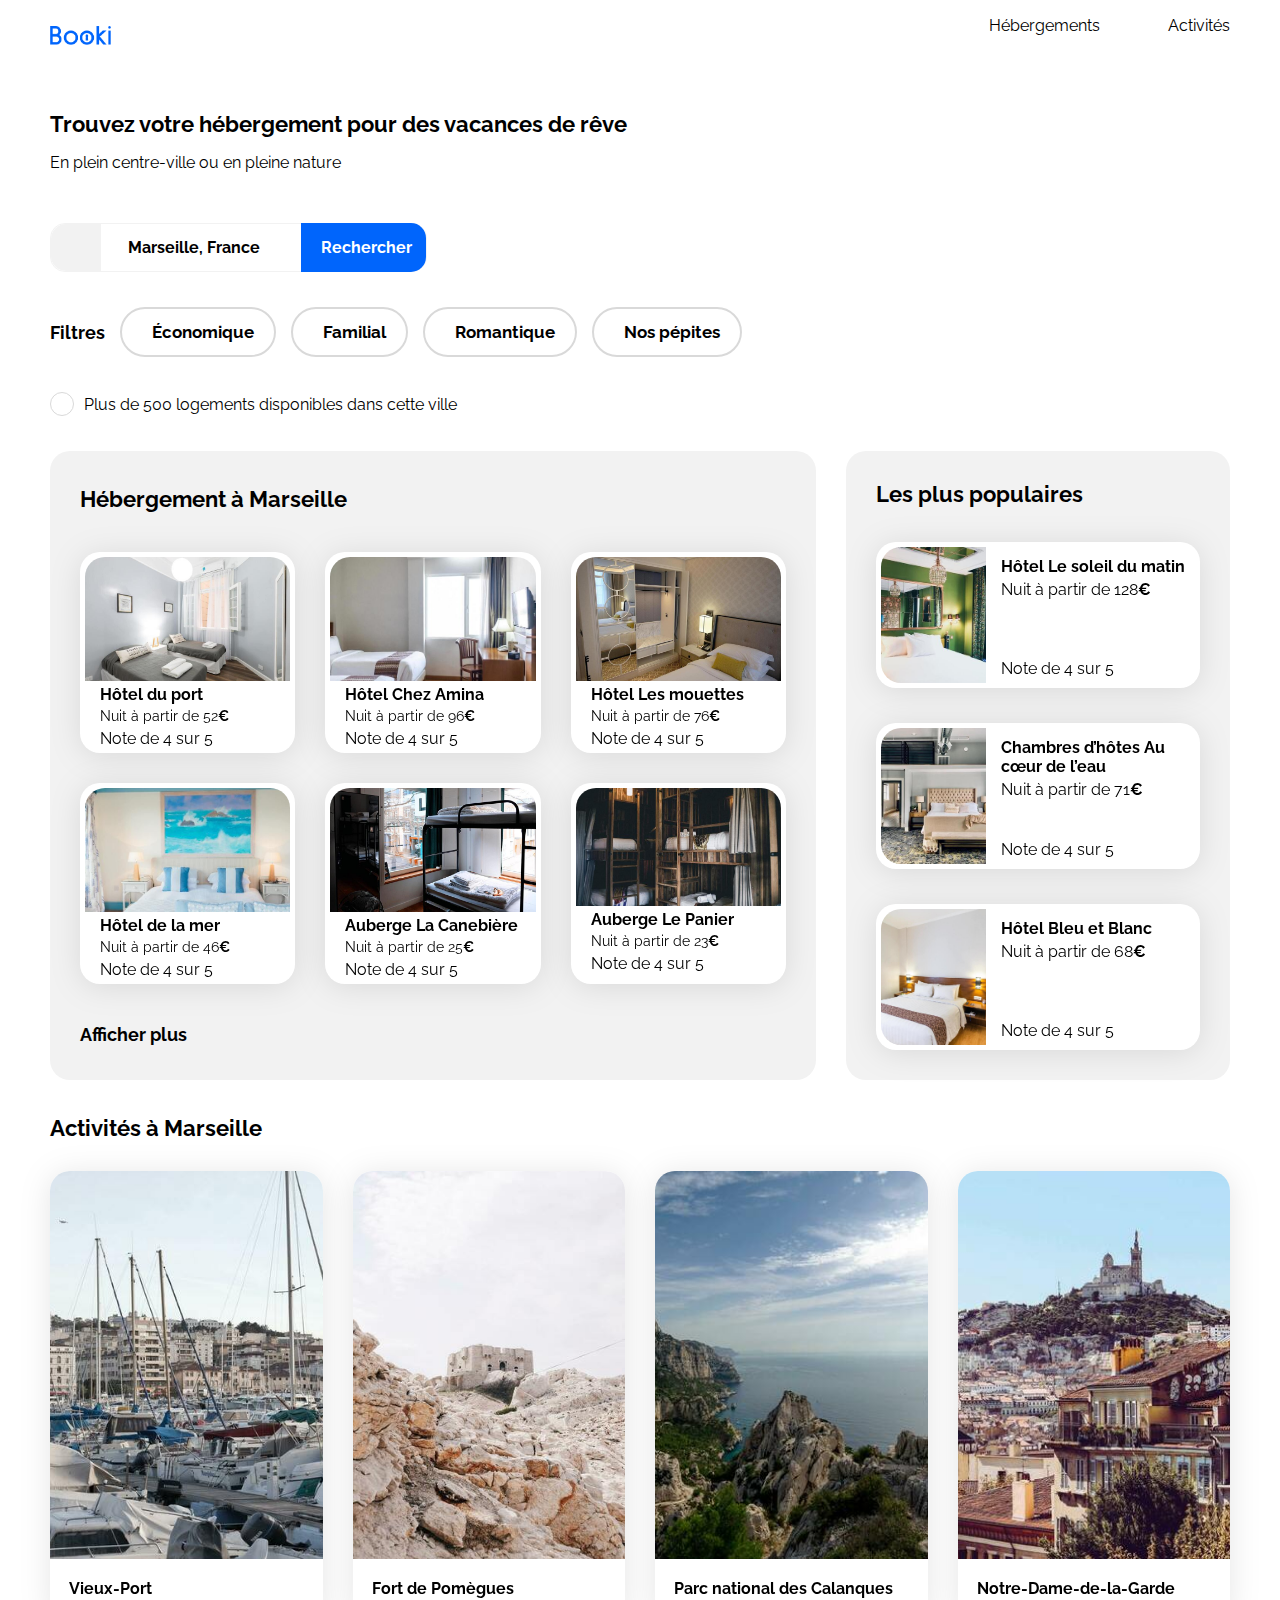
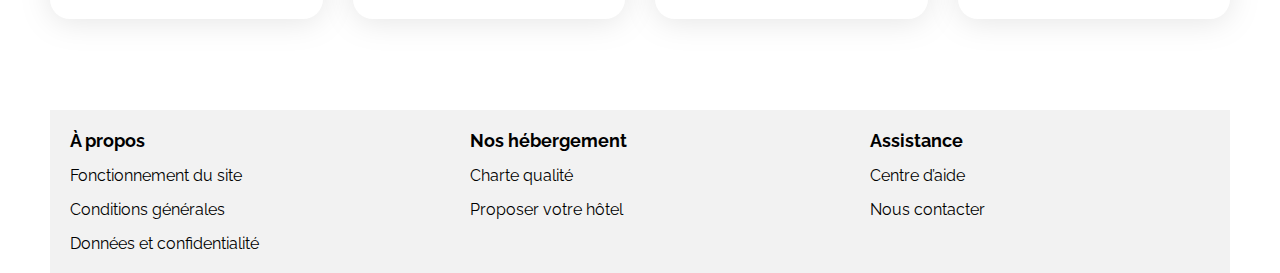
==== index.html @ 38fec52a "W3C validation" ====
<!DOCTYPE html>
<html lang="fr">

<head>
    <meta charset="UTF-8">
    <meta name="viewport" content="width=device-width, initial-scale=1.0">
    <title>Booki</title>
    <link rel="preconnect" href="https://fonts.googleapis.com">
    <link rel="preconnect" href="https://fonts.gstatic.com" crossorigin>
    <link href="https://fonts.googleapis.com/css2?family=Raleway:wght@400;500;700&display=swap" rel="stylesheet">
    <link rel="stylesheet" href="https://cdnjs.cloudflare.com/ajax/libs/font-awesome/6.2.1/css/all.min.css"
        integrity="sha512-MV7K8+y+gLIBoVD59lQIYicR65iaqukzvf/nwasF0nqhPay5w/9lJmVM2hMDcnK1OnMGCdVK+iQrJ7lzPJQd1w=="
        crossorigin="anonymous" referrerpolicy="no-referrer">
    <link rel="stylesheet" href="./css/utilities.css">
    <link rel="stylesheet" href="./css/style.css">

</head>

<body class="flex justify-center p-0 m-0">
    <div class="main-container container">
        <header class="mb-30">
            <nav id="navbar" class="flex flex-wrap justify-between gap-20 items-center">
                <img src="images/logo/Booki.png" alt="Logo de Booki" class="logo mt-20">
                <ul class="nav-links flex justify-between h-full">
                    <li class="h-full no-style"><a href="#lodgements">Hébergements</a></li>
                    <li class="h-full no-style"><a href="#activities">Activités</a></li>
                </ul>
            </nav>
        </header>

        <main class="flex flex-col gap-35">
            <div id="title-text">
                <h1 class="title text-22 mt-30">Trouvez votre hébergement pour des vacances de rêve</h1>
                <p>En plein centre-ville ou en pleine nature</p>
            </div>
            <div id="search-bar" class="p-0">
                <form action="#" method="get" class="search-form flex items-center justify-between w-full h-full">
                    <i
                        class="fa-solid fa-location-dot flex justify-center items-center h-full rounded-l-15 bg-main-color text-black w-50px"></i>
                    <input type="search" name="search" id="search-input" placeholder="Marseille, France"
                        class="text-center w-half h-full text-16 font-bold no-border">
                    <button type="submit" id="search-btn"
                        class="search-btn w-third main-color text-white font-bold text-16 py-15 px-20 no-border rounded-r-15 box-sizing">
                        <span>Rechercher</span>
                        <i class="fa-solid fa-magnifying-glass text-white justify-center items-center"></i>
                    </button>
                </form>
            </div>
            <div id="flex-filters" class="flex items-center justify-start gap-15">
                <h2 id="filter-title" class="text-18 font-bold">Filtres</h2>
                <div id="filters" class="flex items-center justify-start gap-15 my-25">
                    <div id="filter-economy"
                        class="filter-container flex justify-center items-center h-full gap-10 px-20 border rounded-25 bg-filter-color">
                        <i class="fa-solid fa-money-bill-wave"></i>
                        <a href="#" class="filter-link text-black text-17 font-bold">Économique</a>
                    </div>
                    <div id="filter-family"
                        class="filter-container flex justify-center items-center h-full gap-10 px-20 border rounded-25 bg-filter-color">
                        <i class="fa-solid fa-person"></i>
                        <a href="#" class="filter-link text-black text-17 font-bold">Familial</a>
                    </div>
                    <div id="filter-romantic"
                        class="filter-container flex justify-center items-center h-full gap-10 px-20 border rounded-25 bg-filter-color">
                        <i class="fa-solid fa-heart"></i>
                        <a href="#" class="filter-link text-black text-17 font-bold">Romantique</a>
                    </div>
                    <div id="filter-trendy"
                        class="filter-container flex justify-center items-center h-full gap-10 px-20 border rounded-25 bg-filter-color">
                        <i class="fa-solid fa-fire"></i>
                        <a href="#" class="filter-link text-black text-17 font-bold">Nos pépites</a>
                    </div>
                </div>
            </div>
            <div id="nb-results" class="flex justify-start items-center gap-10">
                <i id="info_logo" class="fa-solid fa-info flex justify-center items-center border rounded-full"></i>
                <p class="m-0">Plus de 500 logements disponibles dans cette ville</p>
            </div>

            <div class="lodgements-and-popular flex justify-between gap-30">
                <section id="lodgements"
                    class="lodgements flex flex-col justify-around w-two-thirds p-30 gap-30 box-sizing rounded-20 bg-main-color">

                    <div class="lodgements-title flex justify-between items-center">
                        <h2 class="section-title m-0 text-22">Hébergement à Marseille</h2>
                    </div>
                    <div class="lodgements-cards flex flex-wrap justify-between gap-30">
                        <a href="#">
                            <article class="card flex-col box-sizing w-full h-full">
                                <img src="./images/hebergements/fred-kleber.jpg"
                                    alt="Image de la chambre d'hôtel montrant un lit"
                                    class="self-center img-cover w-full rounded-t-20">
                                <div class="card-content pl-15 flex flex-col">
                                    <div class="card-txt">
                                        <h3 class="card-title text-16">Hôtel du port</h3>
                                        <p class="card-subtitle text-14 m-0 mb-5">Nuit à partir de 52<span
                                                class="euro font-bold">€</span></p>
                                    </div>
                                    <div class="card-rating">
                                        <i class="fa-xs fa-solid fa-star" aria-hidden="true"></i>
                                        <i class="fa-xs fa-solid fa-star" aria-hidden="true"></i>
                                        <i class="fa-xs fa-solid fa-star" aria-hidden="true"></i>
                                        <i class="fa-xs fa-solid fa-star" aria-hidden="true"></i>
                                        <i class="fa-xs fa-solid fa-star neutral-star" aria-hidden="true"></i>
                                        <span class="sr-only">Note de 4 sur 5</span>
                                    </div>
                                </div>
                            </article>
                        </a>
                        <a href="#">
                            <article class="card flex-col box-sizing w-full h-full">
                                <img src="./images/hebergements/febrian-zakaria.jpg"
                                    alt="Image de la chambre d'hôtel montrant un lit"
                                    class="self-center img-cover w-full rounded-t-20">
                                <div class="card-content pl-15 flex flex-col">
                                    <div class="card-txt">
                                        <h3 class="card-title text-16">Hôtel Chez Amina</h3>
                                        <p class="card-subtitle text-14 m-0 mb-5">Nuit à partir de 96<span
                                                class="euro font-bold">€</span></p>
                                    </div>
                                    <div class="card-rating">
                                        <i class="fa-xs fa-solid fa-star" aria-hidden="true"></i>
                                        <i class="fa-xs fa-solid fa-star" aria-hidden="true"></i>
                                        <i class="fa-xs fa-solid fa-star" aria-hidden="true"></i>
                                        <i class="fa-xs fa-solid fa-star" aria-hidden="true"></i>
                                        <i class="fa-xs fa-solid fa-star neutral-star" aria-hidden="true"></i>
                                        <span class="sr-only">Note de 4 sur 5</span>
                                    </div>
                                </div>
                            </article>
                        </a>
                        <a href="#">
                            <article class="card flex-col box-sizing w-full h-full">
                                <img src="./images/hebergements/reisetopia.jpg"
                                    alt="Image de la chambre d'hôtel montrant un lit"
                                    class="self-center img-cover w-full rounded-t-20">
                                <div class="card-content pl-15 flex flex-col">
                                    <div class="card-txt">
                                        <h3 class="card-title text-16">Hôtel Les mouettes</h3>
                                        <p class="card-subtitle text-14 m-0 mb-5">Nuit à partir de 76<span
                                                class="euro font-bold">€</span></p>
                                    </div>
                                    <div class="card-rating">
                                        <i class="fa-xs fa-solid fa-star" aria-hidden="true"></i>
                                        <i class="fa-xs fa-solid fa-star" aria-hidden="true"></i>
                                        <i class="fa-xs fa-solid fa-star" aria-hidden="true"></i>
                                        <i class="fa-xs fa-solid fa-star" aria-hidden="true"></i>
                                        <i class="fa-xs fa-solid fa-star neutral-star" aria-hidden="true"></i>
                                        <span class="sr-only">Note de 4 sur 5</span>
                                    </div>
                                </div>
                            </article>
                        </a>
                        <a href="#">
                            <article class="card flex-col box-sizing w-full h-full">
                                <img src="./images/hebergements/annie-spratt.jpg"
                                    alt="Image de la chambre d'hôtel montrant un lit"
                                    class="self-center img-cover w-full rounded-t-20">
                                <div class="card-content pl-15 flex flex-col">
                                    <div class="card-txt">
                                        <h3 class="card-title text-16">Hôtel de la mer</h3>
                                        <p class="card-subtitle text-14 m-0 mb-5">Nuit à partir de 46<span
                                                class="euro font-bold">€</span></p>
                                    </div>
                                    <div class="card-rating">
                                        <i class="fa-xs fa-solid fa-star" aria-hidden="true"></i>
                                        <i class="fa-xs fa-solid fa-star" aria-hidden="true"></i>
                                        <i class="fa-xs fa-solid fa-star" aria-hidden="true"></i>
                                        <i class="fa-xs fa-solid fa-star" aria-hidden="true"></i>
                                        <i class="fa-xs fa-solid fa-star neutral-star" aria-hidden="true"></i>
                                        <span class="sr-only">Note de 4 sur 5</span>
                                    </div>
                                </div>
                            </article>
                        </a>

                        <a href="#">
                            <article class="card flex-col box-sizing w-full h-full">
                                <img src="./images/hebergements/marcus-loke.jpg"
                                    alt="Image de la chambre d'hôtel montrant un lit"
                                    class="self-center img-cover w-full rounded-t-20">
                                <div class="card-content pl-15 flex flex-col">
                                    <div class="card-txt">
                                        <h3 class="card-title text-16">Auberge La Canebière</h3>
                                        <p class="card-subtitle text-14 m-0 mb-5">Nuit à partir de 25<span
                                                class="euro font-bold">€</span></p>
                                    </div>
                                    <div class="card-rating">
                                        <i class="fa-xs fa-solid fa-star" aria-hidden="true"></i>
                                        <i class="fa-xs fa-solid fa-star" aria-hidden="true"></i>
                                        <i class="fa-xs fa-solid fa-star" aria-hidden="true"></i>
                                        <i class="fa-xs fa-solid fa-star" aria-hidden="true"></i>
                                        <i class="fa-xs fa-solid fa-star neutral-star" aria-hidden="true"></i>
                                        <span class="sr-only">Note de 4 sur 5</span>
                                    </div>
                                </div>
                            </article>
                        </a>

                        <a href="#">
                            <article class="card flex-col box-sizing w-full h-full">
                                <img src="./images/hebergements/nicate-lee.jpg"
                                    alt="Image de la chambre d'hôtel montrant un lit"
                                    class="self-center img-cover w-full rounded-t-20">
                                <div class="card-content pl-15 flex flex-col">
                                    <div class="card-txt">
                                        <h3 class="card-title text-16">Auberge Le Panier</h3>
                                        <p class="card-subtitle text-14 m-0 mb-5">Nuit à partir de 23<span
                                                class="euro font-bold">€</span></p>
                                    </div>
                                    <div class="card-rating">
                                        <i class="fa-xs fa-solid fa-star" aria-hidden="true"></i>
                                        <i class="fa-xs fa-solid fa-star" aria-hidden="true"></i>
                                        <i class="fa-xs fa-solid fa-star" aria-hidden="true"></i>
                                        <i class="fa-xs fa-solid fa-star" aria-hidden="true"></i>
                                        <i class="fa-xs fa-solid fa-star neutral-star" aria-hidden="true"></i>
                                        <span class="sr-only">Note de 4 sur 5</span>
                                    </div>
                                </div>
                            </article>
                        </a>
                    </div>

                    <a href="#" id="display-more" class="font-bold text-18">Afficher plus</a>
                </section>

                <section id="popular" class="popular w-third p-30 rounded-20 bg-main-color">
                    <div class="popular-title flex justify-between items-center">
                        <h2 class="section-title m-0 text-22">Les plus populaires</h2>
                        <i class="fa-solid fa-chart-line" aria-hidden="true"></i>
                    </div>
                    <div class="popular-cards">
                        <a href="#">
                            <article class="card flex mt-35">
                                <img src="./images/hebergements/emile-guillemot.jpg"
                                    alt="Image de la chambre d'hôtel montrant un lit"
                                    class="w-third rounded-l-20 img-cover">
                                <div class="card-content flex flex-col justify-between w-two-thirds box-sizing">
                                    <div class="card-txt">
                                        <h3 class="card-title text-16">Hôtel Le soleil du matin</h3>
                                        <p class="card-subtitle m-0">Nuit à partir de 128<span
                                                class="euro font-bold">€</span></p>
                                    </div>
                                    <div class="card-rating">
                                        <i class="fa-xs fa-solid fa-star" aria-hidden="true"></i>
                                        <i class="fa-xs fa-solid fa-star" aria-hidden="true"></i>
                                        <i class="fa-xs fa-solid fa-star" aria-hidden="true"></i>
                                        <i class="fa-xs fa-solid fa-star" aria-hidden="true"></i>
                                        <i class="fa-xs fa-solid fa-star neutral-star" aria-hidden="true"></i>
                                        <span class="sr-only">Note de 4 sur 5</span>
                                    </div>
                                </div>
                            </article>
                        </a>
                        <a href="#">
                            <article class="card flex mt-35">
                                <img src="./images/hebergements/aw-creative.jpg"
                                    alt="Image de la chambre d'hôtel montrant un lit"
                                    class="w-third rounded-l-20 img-cover">
                                <div class="card-content flex flex-col justify-between w-two-thirds box-sizing">
                                    <div class="card-txt">
                                        <h3 class="card-title text-16">Chambres d’hôtes Au cœur de l’eau</h3>
                                        <p class="card-subtitle m-0">Nuit à partir de 71<span
                                                class="euro font-bold">€</span></p>
                                    </div>
                                    <div class="card-rating">
                                        <i class="fa-xs fa-solid fa-star" aria-hidden="true"></i>
                                        <i class="fa-xs fa-solid fa-star" aria-hidden="true"></i>
                                        <i class="fa-xs fa-solid fa-star" aria-hidden="true"></i>
                                        <i class="fa-xs fa-solid fa-star" aria-hidden="true"></i>
                                        <i class="fa-xs fa-solid fa-star neutral-star" aria-hidden="true"></i>
                                        <span class="sr-only">Note de 4 sur 5</span>
                                    </div>
                                </div>
                            </article>
                        </a>
                        <a href="#">
                            <article class="card flex mt-35">
                                <img src="./images/hebergements/febrian-zakaria2.jpg"
                                    alt="Image de la chambre d'hôtel montrant un lit"
                                    class="w-third rounded-l-20 img-cover">
                                <div class="card-content flex flex-col justify-between w-two-thirds box-sizing">
                                    <div class="card-txt">
                                        <h3 class="card-title text-16">Hôtel Bleu et Blanc</h3>
                                        <p class="card-subtitle m-0">Nuit à partir de 68<span
                                                class="euro font-bold">€</span></p>
                                    </div>
                                    <div class="card-rating">
                                        <i class="fa-xs fa-solid fa-star" aria-hidden="true"></i>
                                        <i class="fa-xs fa-solid fa-star" aria-hidden="true"></i>
                                        <i class="fa-xs fa-solid fa-star" aria-hidden="true"></i>
                                        <i class="fa-xs fa-solid fa-star" aria-hidden="true"></i>
                                        <i class="fa-xs fa-solid fa-star neutral-star" aria-hidden="true"></i>
                                        <span class="sr-only">Note de 4 sur 5</span>
                                    </div>
                                </div>
                            </article>
                        </a>
                    </div>
                </section>
            </div>
            <section id="activities" class="flex flex-col gap-30">
                <h2 class="section-title m-0 text-22">Activités à Marseille</h2>
                <div class="activities-cards flex flex-wrap w-full h-four-fifth gap-30 p-0">
                    <a href="#" class="h-full">
                        <article class="card flex flex-col justify-between h-full p-0 gap-0">
                            <img src="./images/activites/reno-laithienne.jpg"
                                alt="Image de la chambre d'hôtel montrant un lit"
                                class="w-full no-border rounded-t-20 img-cover">
                            <div class="card-txt flex items-center">
                                <h3 class="card-title text-16">Vieux-Port</h3>
                            </div>
                        </article>
                    </a>

                    <a href="#" class="h-full">
                        <article class="card flex flex-col justify-between h-full p-0 gap-0">
                            <img src="./images/activites/paul-hermann.jpg"
                                alt="Image de la chambre d'hôtel montrant un lit"
                                class="w-full no-border rounded-t-20 img-cover">
                            <div class="card-txt flex items-center">
                                <h3 class="card-title text-16">Fort de Pomègues</h3>
                            </div>
                        </article>
                    </a>

                    <a href="#" class="h-full">
                        <article class="card flex flex-col justify-between h-full p-0 gap-0">
                            <img src="./images/activites/kilyan-sockalingum.jpg"
                                alt="Image de la chambre d'hôtel montrant un lit"
                                class="w-full no-border rounded-t-20 img-cover">
                            <div class="card-txt flex items-center">
                                <h3 class="card-title text-16">Parc national des Calanques</h3>
                            </div>
                        </article>
                    </a>

                    <a href="#" class="h-full">
                        <article class="card flex flex-col justify-between h-full p-0 gap-0">
                            <img src="./images/activites/florian-wehde.jpg"
                                alt="Image de la chambre d'hôtel montrant un lit"
                                class="w-full no-border rounded-t-20 img-cover">
                            <div class="card-txt flex items-center">
                                <h3 class="card-title text-16">Notre-Dame-de-la-Garde</h3>
                            </div>
                        </article>
                    </a>
                </div>
            </section>
        </main>
        <footer>
            <nav id="footer-nav" class="flex justify-between items-center gap-20 w-full mt-35 bg-main-color">
                <div class="footer-div flex flex-col gap-15 p-20 h-full">
                    <h3 class="footer-title flex items-center m-0 text-18">À propos</h3>
                    <ul class="flex flex-col items-start justify-start gap-15 m-0 p-0 no-style">
                        <li><a href="#">Fonctionnement du site</a></li>
                        <li><a href="#">Conditions générales</a></li>
                        <li><a href="#">Données et confidentialité</a></li>
                    </ul>
                </div>

                <div class="footer-div flex flex-col gap-15 p-20 h-full">
                    <h3 class="footer-title flex m-0 text-18">Nos hébergement</h3>
                    <ul class="flex flex-col items-start justify-start gap-15 m-0 p-0 no-style">
                        <li><a href="#">Charte qualité</a></li>
                        <li><a href="#">Proposer votre hôtel</a></li>
                    </ul>
                </div>

                <div class="footer-div flex flex-col gap-15 p-20 h-full">
                    <h3 class="footer-title flex m-0 text-18">Assistance</h3>
                    <ul class="flex flex-col items-start justify-start gap-15 m-0 p-0 no-style">
                        <li><a href="#">Centre d’aide</a></li>
                        <li><a href="#">Nous contacter</a></li>
                    </ul>
                </div>
            </nav>
        </footer>
    </div>
</body>
</html>
---- css/utilities.css ----
/* Variables et Reset */
:root {
    --main-color: #0065FC;
    --main-bg-color: #F2F2F2;
    --filter-bg-color: #DEEBFF;
    --color-border: #D9D9D9;
}

* {
    font-family: 'Raleway', sans-serif;
    box-sizing: border-box;
}

.fa-solid {
    color: var(--main-color);
}

.neutral-star {
    color: var(--main-bg-color)
}

a {
    color: inherit;
    text-decoration: none;
}

.card {
    display: flex;
    background-color: white;
    border-radius: 20px;
    padding: 5px;
    filter: drop-shadow(0px 3px 15px rgba(0, 0, 0, 0.1));
}

/* Layout Utilities */
.container {
    width: 100%;
	max-width: 1440px;
	padding: 0 50px;
	box-sizing: border-box;
}

.flex { display: flex; }
.flex-col { flex-direction: column; }
.flex-wrap { flex-wrap: wrap; }
.justify-between { justify-content: space-between; }
.justify-around { justify-content: space-around; }
.justify-center { justify-content: center; }
.justify-start { justify-content: flex-start; }
.items-center { align-items: center; }
.items-start { align-items: flex-start; }
.self-center { align-self: center; }

.gap-0 { gap: 0; }
.gap-10 { gap: 10px; }
.gap-15 { gap: 15px; }
.gap-20 { gap: 20px; }
.gap-30 { gap: 30px; }
.gap-35 { gap: 35px; }

/* Spacing */
.p-0 { padding: 0; }
.p-20 { padding: 20px; }
.p-30 { padding: 30px; }

.pl-15 { padding-left: 15px; }
.px-20 { padding-left: 20px; padding-right: 20px; }
.py-15 { padding-top: 15px; padding-bottom: 15px; }

.m-0 { margin: 0; }
.mt-20 { margin-top: 20px; }
.mb-5 { margin-bottom: 5px; }
.mb-30 { margin-bottom: 30px; }
.my-25 { margin-top: 25px; margin-bottom: 25px; }
.mt-30 { margin-top: 30px; }
.mt-35 { margin-top: 35px; }

/* Width & Height */
.w-full { width: 100%; }
.w-half { width: 50%; }
.w-third { width: 33.333%; }
.w-two-thirds { width: 66.666%; }
.w-50px { width: 50px; }

.h-four-fifth { height: 80%; }
.h-full { height: 100%; }

/* Colors */
.main-color { background-color: var(--main-color); }
.bg-filter-color:hover { background-color: var(--filter-bg-color); }
.bg-main-color { background-color: var(--main-bg-color); }
.bg-white { background-color: white; }

.text-black { color: black; }
.text-white { color: white; }

/* Typography */
.text-14 { font-size: 14px; }
.text-16 { font-size: 16px; }
.text-17 { font-size: 17px; }
.text-18 { font-size: 18px; }
.text-22 { font-size: 22px; }
.font-bold { font-weight: bold; }
.text-center { text-align: center; }
.no-style { list-style: none; }

/* Borders */
.no-border { border: 0; }
.rounded-full { border-radius: 50%; }
.rounded-20 { border-radius: 20px; }
.rounded-25 { border-radius: 25px; }

.rounded-l-15 { 
    border-top-left-radius: 15px;
    border-bottom-left-radius: 15px;
}

.rounded-r-15 { 
    border-top-right-radius: 15px;
    border-bottom-right-radius: 15px;
}

.rounded-l-20 { 
    border-top-left-radius: 20px;
    border-bottom-left-radius: 20px;
}
.rounded-t-20 {
    border-top-left-radius: 20px;
    border-top-right-radius: 20px;
}

.border { border: 2px solid var(--color-border); }

.box-sizing { box-sizing: border-box; }

.img-cover { object-fit: cover; }
---- css/style.css ----
/* Variables */

:root {
    --main-color: #0065FC;
    --main-bg-color: #F2F2F2;
    --filter-bg-color: #DEEBFF;
    --color-border: #D9D9D9;
}

/****** Header *******/

/********** Navbar ***********/

#navbar ul {
    gap: 68px;
}

#navbar ul li a:hover {
    color: var(--main-color);
    border-top: 2px solid var(--main-color);
    padding-top: calc(1rem - 2px);
}

#navbar img {
    width: 61px;
    height: 19px;
}

/**** Main ****/

#info_logo {
    width: 24px;  /* Taille du rond */
    height: 24px; /* Taille du rond */
    border-width: 1px;
}

#info_logo::before {
    font-size: 10px; /* Taille du texte correspondant à la hauteur */
}
/****** Search and Filters ***********/

#search-bar {
    width: 377px;
    height: 49px;
}

.search-form {
    border-left: none;
    border-right: none;
    border: 1px solid var(--main-bg-color);
    border-radius: 15px;
}

input::placeholder {
    color: black;
}

#search-btn .fa-solid {
    display: none;
}

#flex-filters,
#flex-filters div {
    height: 50px;
}


/****** lodgements ***********/

.lodgements a {
    width: calc((100% - 60px) / 3);
}

.lodgements-cards .card-title {
    margin-top: 4px;
    margin-bottom: 4px;
}

.lodgements-cards .card-content {
    height: 40%;
    width: 100%;
}

.lodgements-cards img {
    height: 124px;
}

/****** popular ***********/

.popular-cards img {
    height: 136px;
}

.popular-cards .card-content {
    padding-left: 15px;
}

.popular-cards .card-title {
    margin-top: 10px;
    margin-bottom: 4px;
}

.popular-cards .card-rating {
    margin-bottom: 5px;
}

/****** Activités ***********/

#activities {
    height: 560px;
}

.activities-cards a {
    width: calc((100% - 90px) / 4);
}

.activities-cards img {
    height: 86.5%;
}

.activities-cards a .card .card-txt {
    height: 13.4%;
    padding-left: 19px;
}



/******** Footer ***********/

#footer-nav {
    height: 163px;
}

.footer-div {
    width: calc((100%) / 3);
    padding-bottom: 0;
}

/* Le code ci-dessous correspond à la version responsive uniquement */

/****** Media queries ***********/
/* Medium devices (tablets, less/equal than 1024px) */
@media (max-width: 1024px) {

    /**** Filters ****/

    #flex-filters {
        height: 91px;
        width: 668px;
        gap: 20px;
        flex-direction: column;
        align-items: flex-start;
    }

    #filter-title {
        margin: 0;
    }

    #filters {
        height: 100%;
        width: 100%;
        margin: 0;
    }

    .filter-container {
        padding: 0;
        height: 46px;
        width: 100%;
        min-width: 160px;
    }

    .filter-container a {
        font-size: 16px;
    }

    #filters-txt h2 {
        margin: 0;
    }


    /**** Main ****/

    /***** Lodgements and Popular *****/

    .lodgements-and-popular {
        flex-direction: column;
    }

    .lodgements {
        width: 100%;
        height: 43.75%;
    }

    .lodgements-cards .card {
        flex-basis: calc(50% - 60px);
    }

    .popular {
        width: 100%;
        margin-top: 20px;
        gap: 20px;
    }

    .popular-cards {
        display: flex;
        flex-direction: row;
        justify-content: space-between;
    }

    .popular-cards a {
        width: 30%;
    }

    .popular-cards a .card {
        margin-top: 20px;
    }

    .popular-cards .card-title {
        font-size: 14px;
    }

    .popular-cards .card-subtitle {
        font-size: 13px;
    }

    /***** Activities *****/

    #activities {
        height: 390px;
    }

    .activities-cards {
        height: 270px;
    }

    .activities-cards .card a {
        width: calc((100% - 30px) / 4);
    }

    .activities-cards .card img {
        height: 74%;
    }

    .activities-cards a .card .card-txt {
        height: 26%;
        justify-self: center;
    }

    .activities-cards a .card .card-txt h3 {
        margin: 0;
        align-self: center;
    }
}

/* Small devices (phones, less than 768px) */
@media (max-width: 767.98px) {

    /* ... */

    .main-container {
        padding: 0;
    }

    header {
        display: flex;
        flex-direction: column;
        gap: 35px;
    }

    /**** Header ****/

    .title {
        margin: 0;
    }

    /* Navbar */

    #navbar {
        flex-direction: column;
        gap: 30px;
    }

    #navbar img {
        margin-top: 30px;
    }

    #navbar ul {
        display: flex;
        justify-content: center;
        width: 100%;
        gap: 0;
        padding: 0;
        margin: 0;
    }

    #navbar ul li {
        width: 100%;
        text-align: center;
    }

    #navbar ul li a {
        font-size: 19px;
        width: 100%;
        display: block;
        /* Permet de prendre toute la largeur */
        padding: 14px 0;
        /* Pour éviter un déplacement du texte au hover */
        border-bottom: 2px solid var(--main-bg-color);
        transition: border-color 0.3s ease, color 0.2s ease;
    }

    #navbar ul li a:hover {
        border: none;
        border-bottom: 2px solid var(--main-color)
    }


    /*** Search and Filters ***/

    #title-text,
    #search-bar,
    #flex-filters,
    #nb-results {
        padding-left: 20px;
        padding-right: 20px;
    }

    #search-input,
    #flex-filters {
        padding: 0 20px 0 20px;
    }

    #search-input {
        width: calc((100% - 100px));
    }

    #search-btn span {
        display: none;
    }

    #search-bar {
        width: 100%;
    }

    #search-btn {
        width: 49px;
        border-radius: 15px;
        box-shadow: 0px 4px 4px rgba(0, 0, 0, 0.25);
    }

    #search-btn .fa-solid {
        display: flex;
        height: 19px;
    }

    #flex-filters {
        width: 100%;
        height: 161px;
    }

    #filters {
        flex-flow: row wrap;
    }

    #flex-filters h2, .popular {
        margin: 0;
    }

    .filter-container {
        width: calc((100% - 40px - 10px) / 2);
    }

    .filter-link {
        font-size: 14px;
    }

    #nb-results {
        justify-content: left;
        align-items: center;
    }

    #nb-results p {
        margin-bottom: 0;
    }

    /**** Main ****/
    .popular {
        order: -1;
    }

    .popular-cards, .lodgements-cards, #activities, #footer-nav {
        flex-direction: column;
    }

    .popular-cards a,
    .lodgements-cards a, #display-more,
    .activities-cards a,
     footer, #footer-nav, .footer-div {
        width: 100%;
    }

    .lodgements {
        background-color: transparent;
    }
    
    #activities {
        min-height: 970px;
        padding: 30px;
    }

    .activities-cards {
        height: 200px;
        gap : 15px;
    }

    /**** Footer ****/

    #footer-nav {
        height: 100%;
        padding: 30px;
    }

}
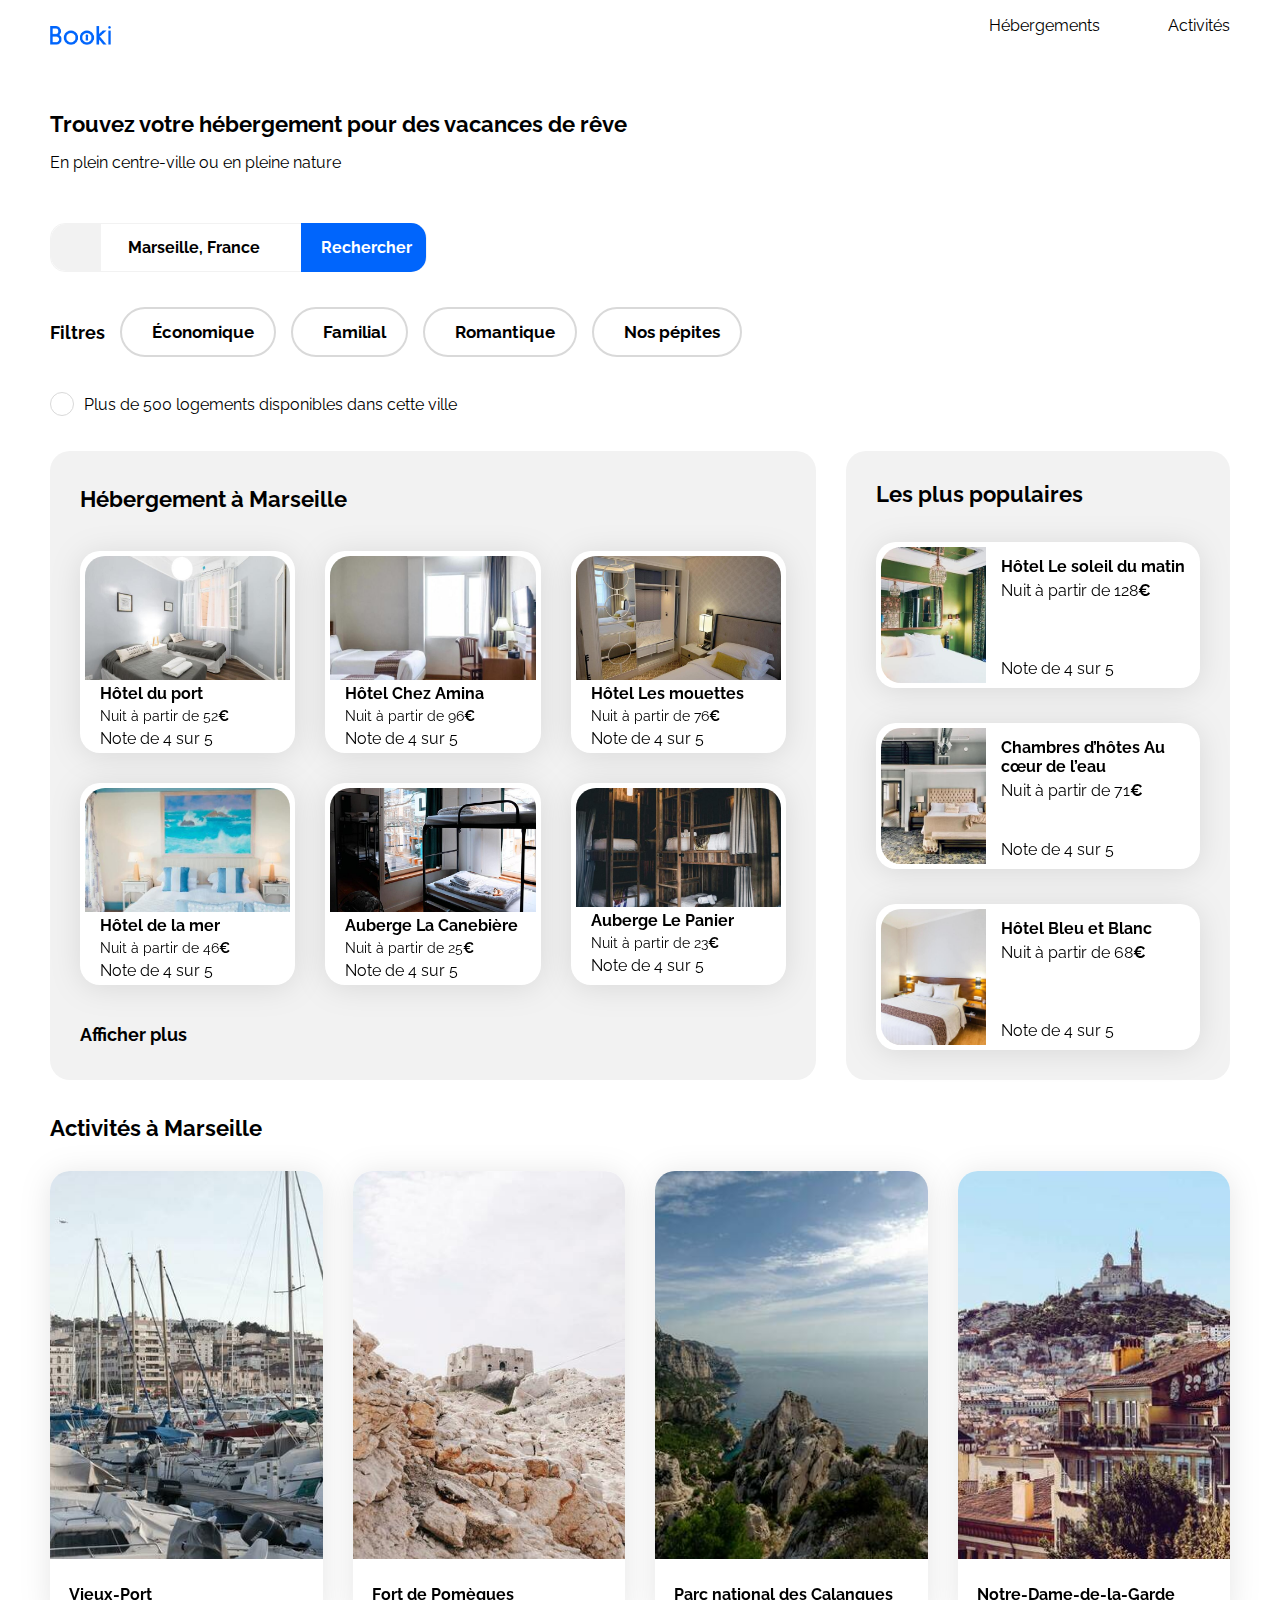
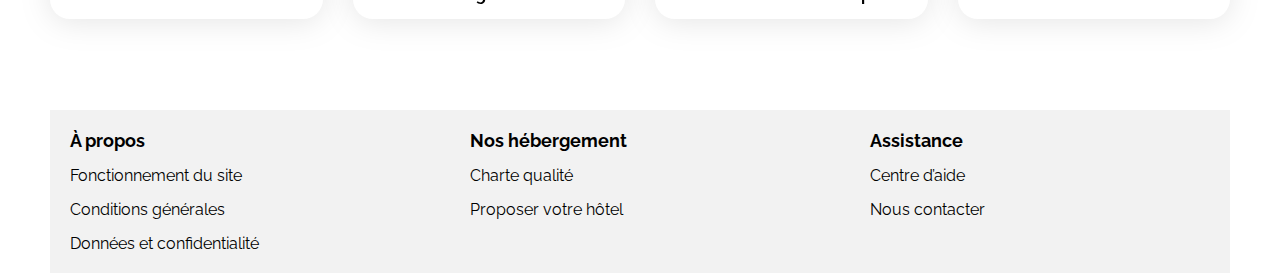
==== commit 69014566: "Petits opti css" ====
--- a/index.html
+++ b/index.html
@@ -46,9 +46,9 @@
                     </button>
                 </form>
             </div>
-            <div id="flex-filters" class="flex items-center justify-start gap-15">
+            <div id="flex-filters" class="flex items-center justify-start gap-15 h-50px">
                 <h2 id="filter-title" class="text-18 font-bold">Filtres</h2>
-                <div id="filters" class="flex items-center justify-start gap-15 my-25">
+                <div id="filters" class="flex items-center justify-start gap-15 my-25 h-50px">
                     <div id="filter-economy"
                         class="filter-container flex justify-center items-center h-full gap-10 px-20 border rounded-25 bg-filter-color">
                         <i class="fa-solid fa-money-bill-wave"></i>
@@ -91,7 +91,7 @@
                                     class="self-center img-cover w-full rounded-t-20">
                                 <div class="card-content pl-15 flex flex-col">
                                     <div class="card-txt">
-                                        <h3 class="card-title text-16">Hôtel du port</h3>
+                                        <h3 class="card-title text-16 mb-5">Hôtel du port</h3>
                                         <p class="card-subtitle text-14 m-0 mb-5">Nuit à partir de 52<span
                                                 class="euro font-bold">€</span></p>
                                     </div>
@@ -113,7 +113,7 @@
                                     class="self-center img-cover w-full rounded-t-20">
                                 <div class="card-content pl-15 flex flex-col">
                                     <div class="card-txt">
-                                        <h3 class="card-title text-16">Hôtel Chez Amina</h3>
+                                        <h3 class="card-title text-16 mb-5">Hôtel Chez Amina</h3>
                                         <p class="card-subtitle text-14 m-0 mb-5">Nuit à partir de 96<span
                                                 class="euro font-bold">€</span></p>
                                     </div>
@@ -135,7 +135,7 @@
                                     class="self-center img-cover w-full rounded-t-20">
                                 <div class="card-content pl-15 flex flex-col">
                                     <div class="card-txt">
-                                        <h3 class="card-title text-16">Hôtel Les mouettes</h3>
+                                        <h3 class="card-title text-16 mb-5">Hôtel Les mouettes</h3>
                                         <p class="card-subtitle text-14 m-0 mb-5">Nuit à partir de 76<span
                                                 class="euro font-bold">€</span></p>
                                     </div>
@@ -157,7 +157,7 @@
                                     class="self-center img-cover w-full rounded-t-20">
                                 <div class="card-content pl-15 flex flex-col">
                                     <div class="card-txt">
-                                        <h3 class="card-title text-16">Hôtel de la mer</h3>
+                                        <h3 class="card-title text-16 mb-5">Hôtel de la mer</h3>
                                         <p class="card-subtitle text-14 m-0 mb-5">Nuit à partir de 46<span
                                                 class="euro font-bold">€</span></p>
                                     </div>
@@ -180,7 +180,7 @@
                                     class="self-center img-cover w-full rounded-t-20">
                                 <div class="card-content pl-15 flex flex-col">
                                     <div class="card-txt">
-                                        <h3 class="card-title text-16">Auberge La Canebière</h3>
+                                        <h3 class="card-title text-16 mb-5">Auberge La Canebière</h3>
                                         <p class="card-subtitle text-14 m-0 mb-5">Nuit à partir de 25<span
                                                 class="euro font-bold">€</span></p>
                                     </div>
@@ -203,7 +203,7 @@
                                     class="self-center img-cover w-full rounded-t-20">
                                 <div class="card-content pl-15 flex flex-col">
                                     <div class="card-txt">
-                                        <h3 class="card-title text-16">Auberge Le Panier</h3>
+                                        <h3 class="card-title text-16 mb-5">Auberge Le Panier</h3>
                                         <p class="card-subtitle text-14 m-0 mb-5">Nuit à partir de 23<span
                                                 class="euro font-bold">€</span></p>
                                     </div>
@@ -234,13 +234,13 @@
                                 <img src="./images/hebergements/emile-guillemot.jpg"
                                     alt="Image de la chambre d'hôtel montrant un lit"
                                     class="w-third rounded-l-20 img-cover">
-                                <div class="card-content flex flex-col justify-between w-two-thirds box-sizing">
-                                    <div class="card-txt">
-                                        <h3 class="card-title text-16">Hôtel Le soleil du matin</h3>
+                                <div class="card-content flex flex-col justify-between w-two-thirds box-sizing pl-15">
+                                    <div class="card-txt">
+                                        <h3 class="card-title text-16 mb-5">Hôtel Le soleil du matin</h3>
                                         <p class="card-subtitle m-0">Nuit à partir de 128<span
                                                 class="euro font-bold">€</span></p>
                                     </div>
-                                    <div class="card-rating">
+                                    <div class="card-rating mb-5">
                                         <i class="fa-xs fa-solid fa-star" aria-hidden="true"></i>
                                         <i class="fa-xs fa-solid fa-star" aria-hidden="true"></i>
                                         <i class="fa-xs fa-solid fa-star" aria-hidden="true"></i>
@@ -256,13 +256,13 @@
                                 <img src="./images/hebergements/aw-creative.jpg"
                                     alt="Image de la chambre d'hôtel montrant un lit"
                                     class="w-third rounded-l-20 img-cover">
-                                <div class="card-content flex flex-col justify-between w-two-thirds box-sizing">
-                                    <div class="card-txt">
-                                        <h3 class="card-title text-16">Chambres d’hôtes Au cœur de l’eau</h3>
+                                <div class="card-content flex flex-col justify-between w-two-thirds box-sizing pl-15">
+                                    <div class="card-txt">
+                                        <h3 class="card-title text-16 mb-5">Chambres d’hôtes Au cœur de l’eau</h3>
                                         <p class="card-subtitle m-0">Nuit à partir de 71<span
                                                 class="euro font-bold">€</span></p>
                                     </div>
-                                    <div class="card-rating">
+                                    <div class="card-rating mb-5">
                                         <i class="fa-xs fa-solid fa-star" aria-hidden="true"></i>
                                         <i class="fa-xs fa-solid fa-star" aria-hidden="true"></i>
                                         <i class="fa-xs fa-solid fa-star" aria-hidden="true"></i>
@@ -278,13 +278,13 @@
                                 <img src="./images/hebergements/febrian-zakaria2.jpg"
                                     alt="Image de la chambre d'hôtel montrant un lit"
                                     class="w-third rounded-l-20 img-cover">
-                                <div class="card-content flex flex-col justify-between w-two-thirds box-sizing">
-                                    <div class="card-txt">
-                                        <h3 class="card-title text-16">Hôtel Bleu et Blanc</h3>
+                                <div class="card-content flex flex-col justify-between w-two-thirds box-sizing pl-15">
+                                    <div class="card-txt">
+                                        <h3 class="card-title text-16 mb-5">Hôtel Bleu et Blanc</h3>
                                         <p class="card-subtitle m-0">Nuit à partir de 68<span
                                                 class="euro font-bold">€</span></p>
                                     </div>
-                                    <div class="card-rating">
+                                    <div class="card-rating mb-5">
                                         <i class="fa-xs fa-solid fa-star" aria-hidden="true"></i>
                                         <i class="fa-xs fa-solid fa-star" aria-hidden="true"></i>
                                         <i class="fa-xs fa-solid fa-star" aria-hidden="true"></i>
@@ -307,7 +307,7 @@
                                 alt="Image de la chambre d'hôtel montrant un lit"
                                 class="w-full no-border rounded-t-20 img-cover">
                             <div class="card-txt flex items-center">
-                                <h3 class="card-title text-16">Vieux-Port</h3>
+                                <h3 class="card-title text-16 mb-5">Vieux-Port</h3>
                             </div>
                         </article>
                     </a>
@@ -318,7 +318,7 @@
                                 alt="Image de la chambre d'hôtel montrant un lit"
                                 class="w-full no-border rounded-t-20 img-cover">
                             <div class="card-txt flex items-center">
-                                <h3 class="card-title text-16">Fort de Pomègues</h3>
+                                <h3 class="card-title text-16 mb-5">Fort de Pomègues</h3>
                             </div>
                         </article>
                     </a>
@@ -329,7 +329,7 @@
                                 alt="Image de la chambre d'hôtel montrant un lit"
                                 class="w-full no-border rounded-t-20 img-cover">
                             <div class="card-txt flex items-center">
-                                <h3 class="card-title text-16">Parc national des Calanques</h3>
+                                <h3 class="card-title text-16 mb-5">Parc national des Calanques</h3>
                             </div>
                         </article>
                     </a>
@@ -340,7 +340,7 @@
                                 alt="Image de la chambre d'hôtel montrant un lit"
                                 class="w-full no-border rounded-t-20 img-cover">
                             <div class="card-txt flex items-center">
-                                <h3 class="card-title text-16">Notre-Dame-de-la-Garde</h3>
+                                <h3 class="card-title text-16 mb-5">Notre-Dame-de-la-Garde</h3>
                             </div>
                         </article>
                     </a>
--- a/css/utilities.css
+++ b/css/utilities.css
@@ -82,6 +82,7 @@
 .w-two-thirds { width: 66.666%; }
 .w-50px { width: 50px; }
 
+.h-50px { height: 50px; }
 .h-four-fifth { height: 80%; }
 .h-full { height: 100%; }
 
--- a/css/style.css
+++ b/css/style.css
@@ -59,12 +59,6 @@
     display: none;
 }
 
-#flex-filters,
-#flex-filters div {
-    height: 50px;
-}
-
-
 /****** lodgements ***********/
 
 .lodgements a {
@@ -73,7 +67,6 @@
 
 .lodgements-cards .card-title {
     margin-top: 4px;
-    margin-bottom: 4px;
 }
 
 .lodgements-cards .card-content {
@@ -90,18 +83,8 @@
 .popular-cards img {
     height: 136px;
 }
-
-.popular-cards .card-content {
-    padding-left: 15px;
-}
-
 .popular-cards .card-title {
     margin-top: 10px;
-    margin-bottom: 4px;
-}
-
-.popular-cards .card-rating {
-    margin-bottom: 5px;
 }
 
 /****** Activités ***********/
@@ -419,5 +402,4 @@
         height: 100%;
         padding: 30px;
     }
-
 }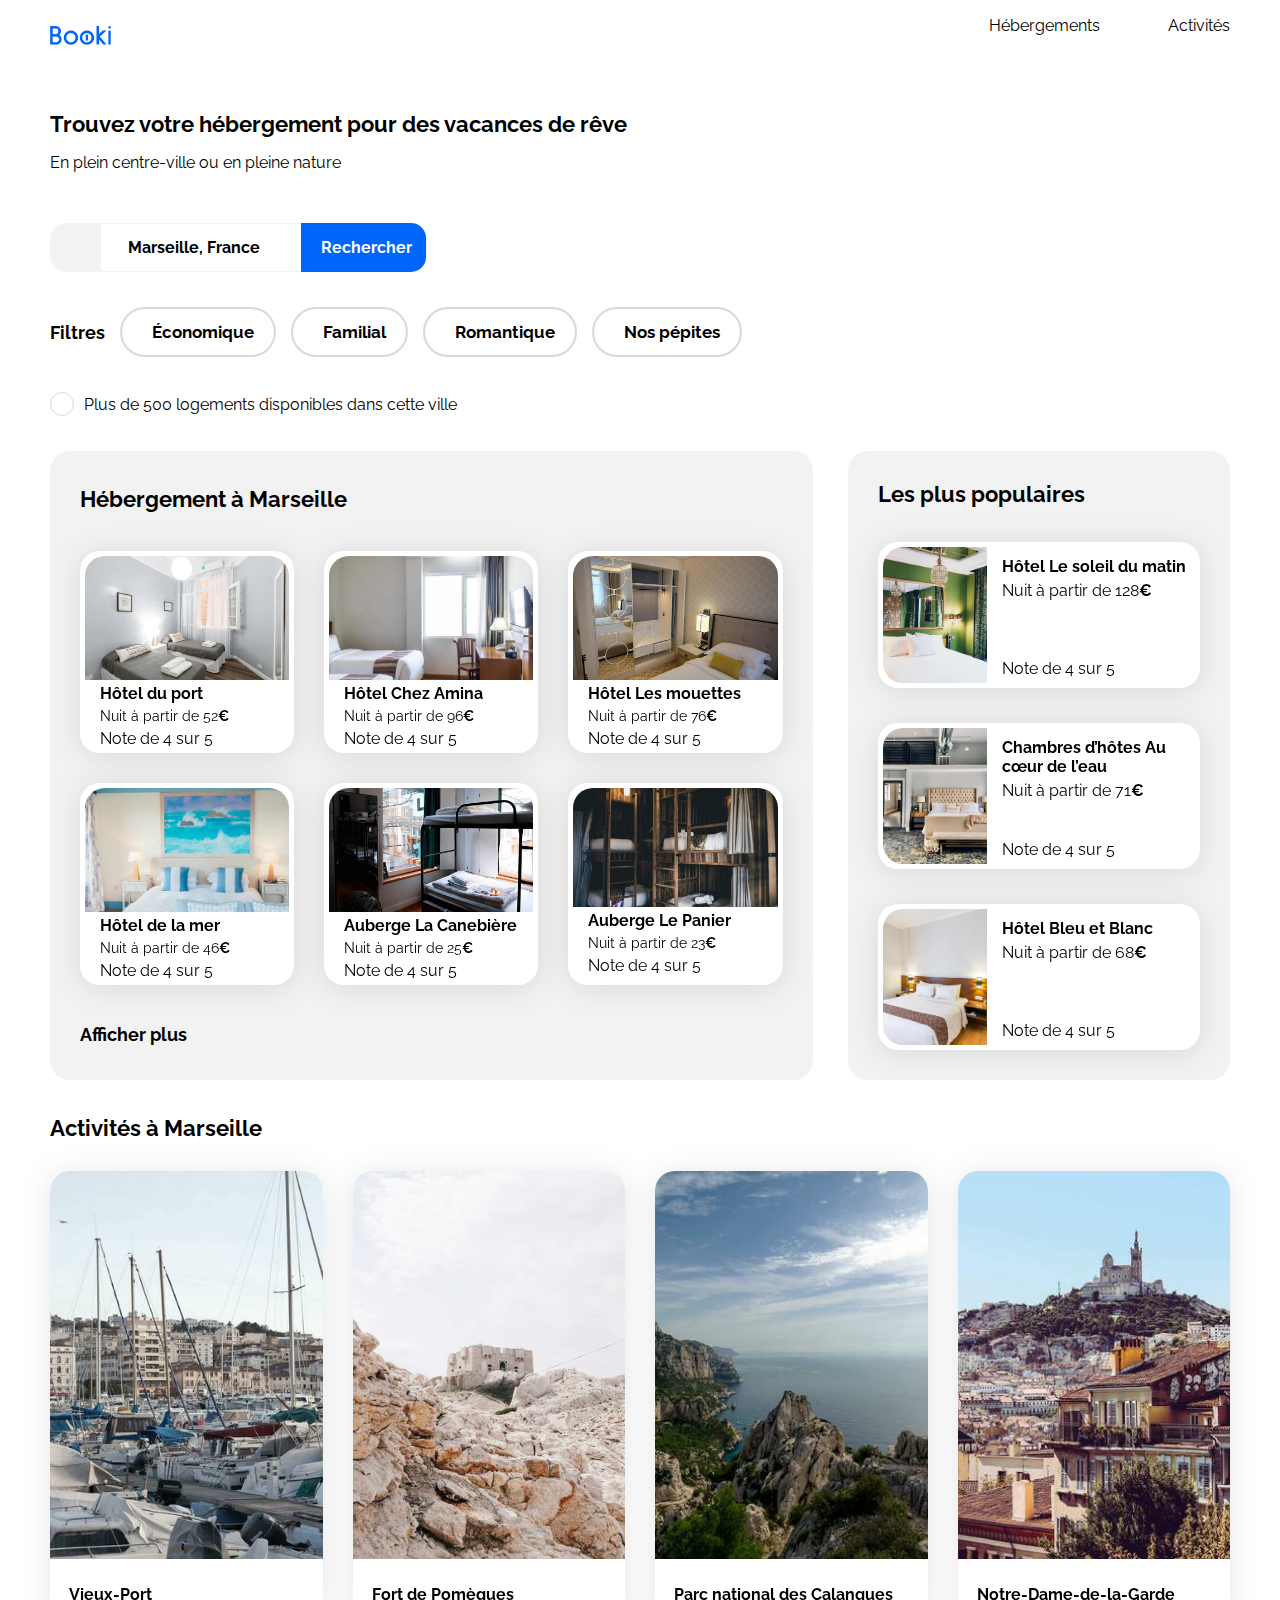
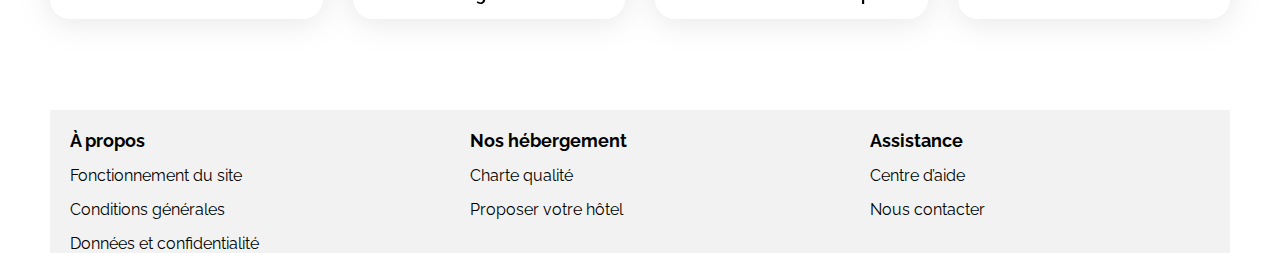
==== commit 82039198: "Fix HTML + CSS footer" ====
--- a/index.html
+++ b/index.html
@@ -13,7 +13,6 @@
         crossorigin="anonymous" referrerpolicy="no-referrer">
     <link rel="stylesheet" href="./css/utilities.css">
     <link rel="stylesheet" href="./css/style.css">
-
 </head>
 
 <body class="flex justify-center p-0 m-0">
@@ -27,7 +26,6 @@
                 </ul>
             </nav>
         </header>
-
         <main class="flex flex-col gap-35">
             <div id="title-text">
                 <h1 class="title text-22 mt-30">Trouvez votre hébergement pour des vacances de rêve</h1>
@@ -75,8 +73,7 @@
                 <i id="info_logo" class="fa-solid fa-info flex justify-center items-center border rounded-full"></i>
                 <p class="m-0">Plus de 500 logements disponibles dans cette ville</p>
             </div>
-
-            <div class="lodgements-and-popular flex justify-between gap-30">
+            <div class="lodgements-and-popular flex justify-between gap-35">
                 <section id="lodgements"
                     class="lodgements flex flex-col justify-around w-two-thirds p-30 gap-30 box-sizing rounded-20 bg-main-color">
 
@@ -172,7 +169,6 @@
                                 </div>
                             </article>
                         </a>
-
                         <a href="#">
                             <article class="card flex-col box-sizing w-full h-full">
                                 <img src="./images/hebergements/marcus-loke.jpg"
@@ -195,7 +191,6 @@
                                 </div>
                             </article>
                         </a>
-
                         <a href="#">
                             <article class="card flex-col box-sizing w-full h-full">
                                 <img src="./images/hebergements/nicate-lee.jpg"
@@ -219,10 +214,8 @@
                             </article>
                         </a>
                     </div>
-
                     <a href="#" id="display-more" class="font-bold text-18">Afficher plus</a>
                 </section>
-
                 <section id="popular" class="popular w-third p-30 rounded-20 bg-main-color">
                     <div class="popular-title flex justify-between items-center">
                         <h2 class="section-title m-0 text-22">Les plus populaires</h2>
@@ -311,7 +304,6 @@
                             </div>
                         </article>
                     </a>
-
                     <a href="#" class="h-full">
                         <article class="card flex flex-col justify-between h-full p-0 gap-0">
                             <img src="./images/activites/paul-hermann.jpg"
@@ -322,7 +314,6 @@
                             </div>
                         </article>
                     </a>
-
                     <a href="#" class="h-full">
                         <article class="card flex flex-col justify-between h-full p-0 gap-0">
                             <img src="./images/activites/kilyan-sockalingum.jpg"
@@ -333,7 +324,6 @@
                             </div>
                         </article>
                     </a>
-
                     <a href="#" class="h-full">
                         <article class="card flex flex-col justify-between h-full p-0 gap-0">
                             <img src="./images/activites/florian-wehde.jpg"
@@ -348,7 +338,7 @@
             </section>
         </main>
         <footer>
-            <nav id="footer-nav" class="flex justify-between items-center gap-20 w-full mt-35 bg-main-color">
+            <nav id="footer-nav" class="flex justify-between gap-20 w-full mt-35 bg-main-color">
                 <div class="footer-div flex flex-col gap-15 p-20 h-full">
                     <h3 class="footer-title flex items-center m-0 text-18">À propos</h3>
                     <ul class="flex flex-col items-start justify-start gap-15 m-0 p-0 no-style">
@@ -357,7 +347,6 @@
                         <li><a href="#">Données et confidentialité</a></li>
                     </ul>
                 </div>
-
                 <div class="footer-div flex flex-col gap-15 p-20 h-full">
                     <h3 class="footer-title flex m-0 text-18">Nos hébergement</h3>
                     <ul class="flex flex-col items-start justify-start gap-15 m-0 p-0 no-style">
@@ -365,7 +354,6 @@
                         <li><a href="#">Proposer votre hôtel</a></li>
                     </ul>
                 </div>
-
                 <div class="footer-div flex flex-col gap-15 p-20 h-full">
                     <h3 class="footer-title flex m-0 text-18">Assistance</h3>
                     <ul class="flex flex-col items-start justify-start gap-15 m-0 p-0 no-style">
@@ -377,4 +365,5 @@
         </footer>
     </div>
 </body>
+
 </html>--- a/css/style.css
+++ b/css/style.css
@@ -111,7 +111,7 @@
 /******** Footer ***********/
 
 #footer-nav {
-    height: 163px;
+    height: 8.62%;
 }
 
 .footer-div {
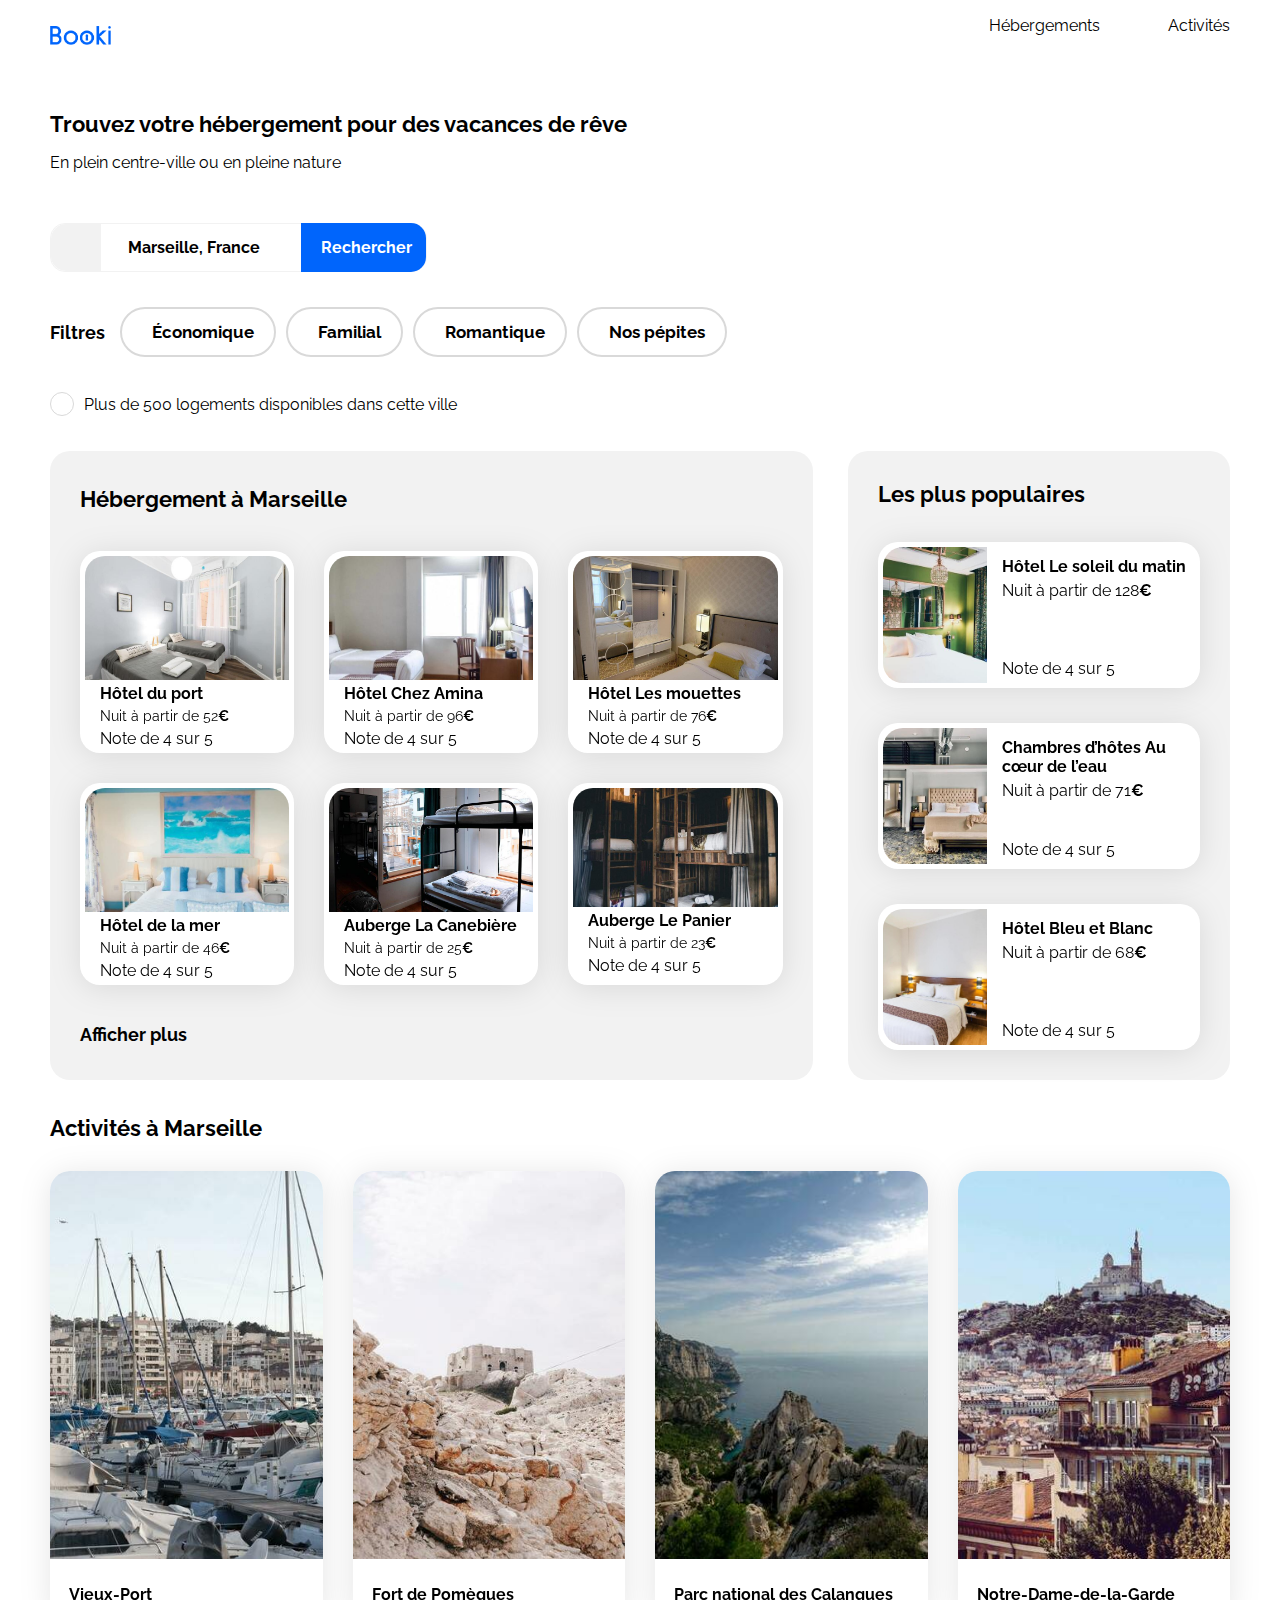
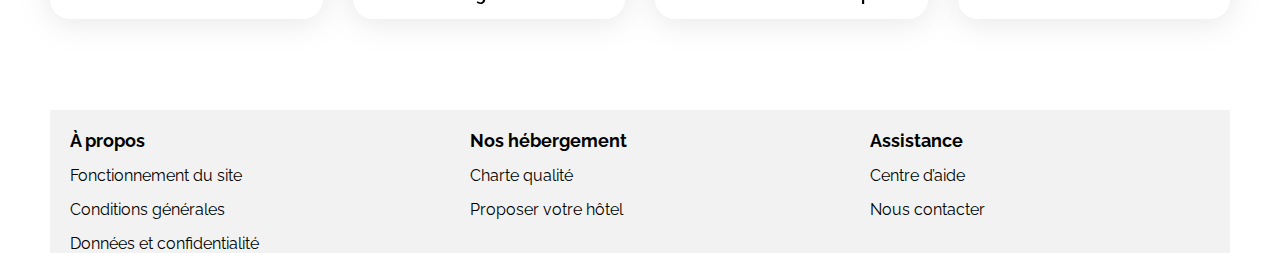
==== commit e5d49fbe: "CSS fix mobile largeur 320px" ====
--- a/index.html
+++ b/index.html
@@ -44,9 +44,9 @@
                     </button>
                 </form>
             </div>
-            <div id="flex-filters" class="flex items-center justify-start gap-15 h-50px">
+            <div id="flex-filters" class="flex items-center justify-start gap-15 h-50">
                 <h2 id="filter-title" class="text-18 font-bold">Filtres</h2>
-                <div id="filters" class="flex items-center justify-start gap-15 my-25 h-50px">
+                <div id="filters" class="flex items-center justify-between gap-10 my-25 h-50">
                     <div id="filter-economy"
                         class="filter-container flex justify-center items-center h-full gap-10 px-20 border rounded-25 bg-filter-color">
                         <i class="fa-solid fa-money-bill-wave"></i>
--- a/css/utilities.css
+++ b/css/utilities.css
@@ -82,7 +82,7 @@
 .w-two-thirds { width: 66.666%; }
 .w-50px { width: 50px; }
 
-.h-50px { height: 50px; }
+.h-50 { height: 50px; }
 .h-four-fifth { height: 80%; }
 .h-full { height: 100%; }
 
@@ -91,7 +91,6 @@
 .bg-filter-color:hover { background-color: var(--filter-bg-color); }
 .bg-main-color { background-color: var(--main-bg-color); }
 .bg-white { background-color: white; }
-
 .text-black { color: black; }
 .text-white { color: white; }
 
@@ -110,17 +109,14 @@
 .rounded-full { border-radius: 50%; }
 .rounded-20 { border-radius: 20px; }
 .rounded-25 { border-radius: 25px; }
-
 .rounded-l-15 { 
     border-top-left-radius: 15px;
     border-bottom-left-radius: 15px;
 }
-
 .rounded-r-15 { 
     border-top-right-radius: 15px;
     border-bottom-right-radius: 15px;
 }
-
 .rounded-l-20 { 
     border-top-left-radius: 20px;
     border-bottom-left-radius: 20px;
@@ -129,9 +125,6 @@
     border-top-left-radius: 20px;
     border-top-right-radius: 20px;
 }
-
 .border { border: 2px solid var(--color-border); }
-
 .box-sizing { box-sizing: border-box; }
-
-.img-cover { object-fit: cover; }
+.img-cover { object-fit: cover; }--- a/css/style.css
+++ b/css/style.css
@@ -1,5 +1,4 @@
 /* Variables */
-
 :root {
     --main-color: #0065FC;
     --main-bg-color: #F2F2F2;
@@ -10,51 +9,43 @@
 /****** Header *******/
 
 /********** Navbar ***********/
-
 #navbar ul {
     gap: 68px;
 }
-
 #navbar ul li a:hover {
     color: var(--main-color);
     border-top: 2px solid var(--main-color);
     padding-top: calc(1rem - 2px);
 }
-
 #navbar img {
     width: 61px;
     height: 19px;
 }
 
 /**** Main ****/
-
 #info_logo {
     width: 24px;  /* Taille du rond */
     height: 24px; /* Taille du rond */
     border-width: 1px;
 }
-
 #info_logo::before {
     font-size: 10px; /* Taille du texte correspondant à la hauteur */
 }
+
 /****** Search and Filters ***********/
-
 #search-bar {
     width: 377px;
     height: 49px;
 }
-
 .search-form {
     border-left: none;
     border-right: none;
     border: 1px solid var(--main-bg-color);
     border-radius: 15px;
 }
-
 input::placeholder {
     color: black;
 }
-
 #search-btn .fa-solid {
     display: none;
 }
@@ -64,16 +55,13 @@
 .lodgements a {
     width: calc((100% - 60px) / 3);
 }
-
 .lodgements-cards .card-title {
     margin-top: 4px;
 }
-
 .lodgements-cards .card-content {
     height: 40%;
     width: 100%;
 }
-
 .lodgements-cards img {
     height: 124px;
 }
@@ -92,28 +80,21 @@
 #activities {
     height: 560px;
 }
-
 .activities-cards a {
     width: calc((100% - 90px) / 4);
 }
-
 .activities-cards img {
     height: 86.5%;
 }
-
 .activities-cards a .card .card-txt {
     height: 13.4%;
     padding-left: 19px;
 }
 
-
-
 /******** Footer ***********/
-
 #footer-nav {
     height: 8.62%;
 }
-
 .footer-div {
     width: calc((100%) / 3);
     padding-bottom: 0;
@@ -126,7 +107,6 @@
 @media (max-width: 1024px) {
 
     /**** Filters ****/
-
     #flex-filters {
         height: 91px;
         width: 668px;
@@ -134,101 +114,79 @@
         flex-direction: column;
         align-items: flex-start;
     }
-
     #filter-title {
         margin: 0;
     }
-
     #filters {
         height: 100%;
         width: 100%;
         margin: 0;
     }
-
     .filter-container {
         padding: 0;
         height: 46px;
         width: 100%;
-        min-width: 160px;
-    }
-
+    }
     .filter-container a {
         font-size: 16px;
     }
-
     #filters-txt h2 {
         margin: 0;
     }
 
-
     /**** Main ****/
 
     /***** Lodgements and Popular *****/
-
     .lodgements-and-popular {
         flex-direction: column;
     }
-
     .lodgements {
         width: 100%;
         height: 43.75%;
     }
-
     .lodgements-cards .card {
         flex-basis: calc(50% - 60px);
     }
-
     .popular {
         width: 100%;
         margin-top: 20px;
         gap: 20px;
     }
-
     .popular-cards {
         display: flex;
         flex-direction: row;
         justify-content: space-between;
     }
-
     .popular-cards a {
         width: 30%;
     }
-
     .popular-cards a .card {
         margin-top: 20px;
     }
-
     .popular-cards .card-title {
         font-size: 14px;
     }
-
     .popular-cards .card-subtitle {
         font-size: 13px;
     }
 
     /***** Activities *****/
-
     #activities {
         height: 390px;
     }
-
     .activities-cards {
         height: 270px;
     }
-
     .activities-cards .card a {
         width: calc((100% - 30px) / 4);
     }
-
     .activities-cards .card img {
         height: 74%;
     }
-
     .activities-cards a .card .card-txt {
         height: 26%;
         justify-self: center;
     }
-
     .activities-cards a .card .card-txt h3 {
         margin: 0;
         align-self: center;
@@ -239,11 +197,9 @@
 @media (max-width: 767.98px) {
 
     /* ... */
-
     .main-container {
         padding: 0;
     }
-
     header {
         display: flex;
         flex-direction: column;
@@ -251,22 +207,18 @@
     }
 
     /**** Header ****/
-
     .title {
         margin: 0;
     }
 
     /* Navbar */
-
     #navbar {
         flex-direction: column;
         gap: 30px;
     }
-
     #navbar img {
         margin-top: 30px;
     }
-
     #navbar ul {
         display: flex;
         justify-content: center;
@@ -275,12 +227,10 @@
         padding: 0;
         margin: 0;
     }
-
     #navbar ul li {
         width: 100%;
         text-align: center;
     }
-
     #navbar ul li a {
         font-size: 19px;
         width: 100%;
@@ -291,15 +241,12 @@
         border-bottom: 2px solid var(--main-bg-color);
         transition: border-color 0.3s ease, color 0.2s ease;
     }
-
     #navbar ul li a:hover {
         border: none;
         border-bottom: 2px solid var(--main-color)
     }
 
-
     /*** Search and Filters ***/
-
     #title-text,
     #search-bar,
     #flex-filters,
@@ -307,97 +254,77 @@
         padding-left: 20px;
         padding-right: 20px;
     }
-
     #search-input,
     #flex-filters {
         padding: 0 20px 0 20px;
     }
-
     #search-input {
         width: calc((100% - 100px));
     }
-
     #search-btn span {
         display: none;
     }
-
     #search-bar {
         width: 100%;
     }
-
     #search-btn {
         width: 49px;
         border-radius: 15px;
         box-shadow: 0px 4px 4px rgba(0, 0, 0, 0.25);
     }
-
     #search-btn .fa-solid {
         display: flex;
         height: 19px;
     }
-
     #flex-filters {
         width: 100%;
         height: 161px;
     }
-
     #filters {
         flex-flow: row wrap;
     }
-
     #flex-filters h2, .popular {
         margin: 0;
     }
-
     .filter-container {
-        width: calc((100% - 40px - 10px) / 2);
-    }
-
+        width: calc((100% - 20px) / 2);
+    }
     .filter-link {
         font-size: 14px;
     }
-
     #nb-results {
         justify-content: left;
         align-items: center;
     }
-
     #nb-results p {
         margin-bottom: 0;
     }
-
     /**** Main ****/
     .popular {
         order: -1;
     }
-
     .popular-cards, .lodgements-cards, #activities, #footer-nav {
         flex-direction: column;
     }
-
     .popular-cards a,
     .lodgements-cards a, #display-more,
     .activities-cards a,
      footer, #footer-nav, .footer-div {
         width: 100%;
     }
-
     .lodgements {
         background-color: transparent;
     }
-    
     #activities {
         min-height: 970px;
         padding: 30px;
     }
-
     .activities-cards {
         height: 200px;
         gap : 15px;
     }
 
     /**** Footer ****/
-
     #footer-nav {
         height: 100%;
         padding: 30px;
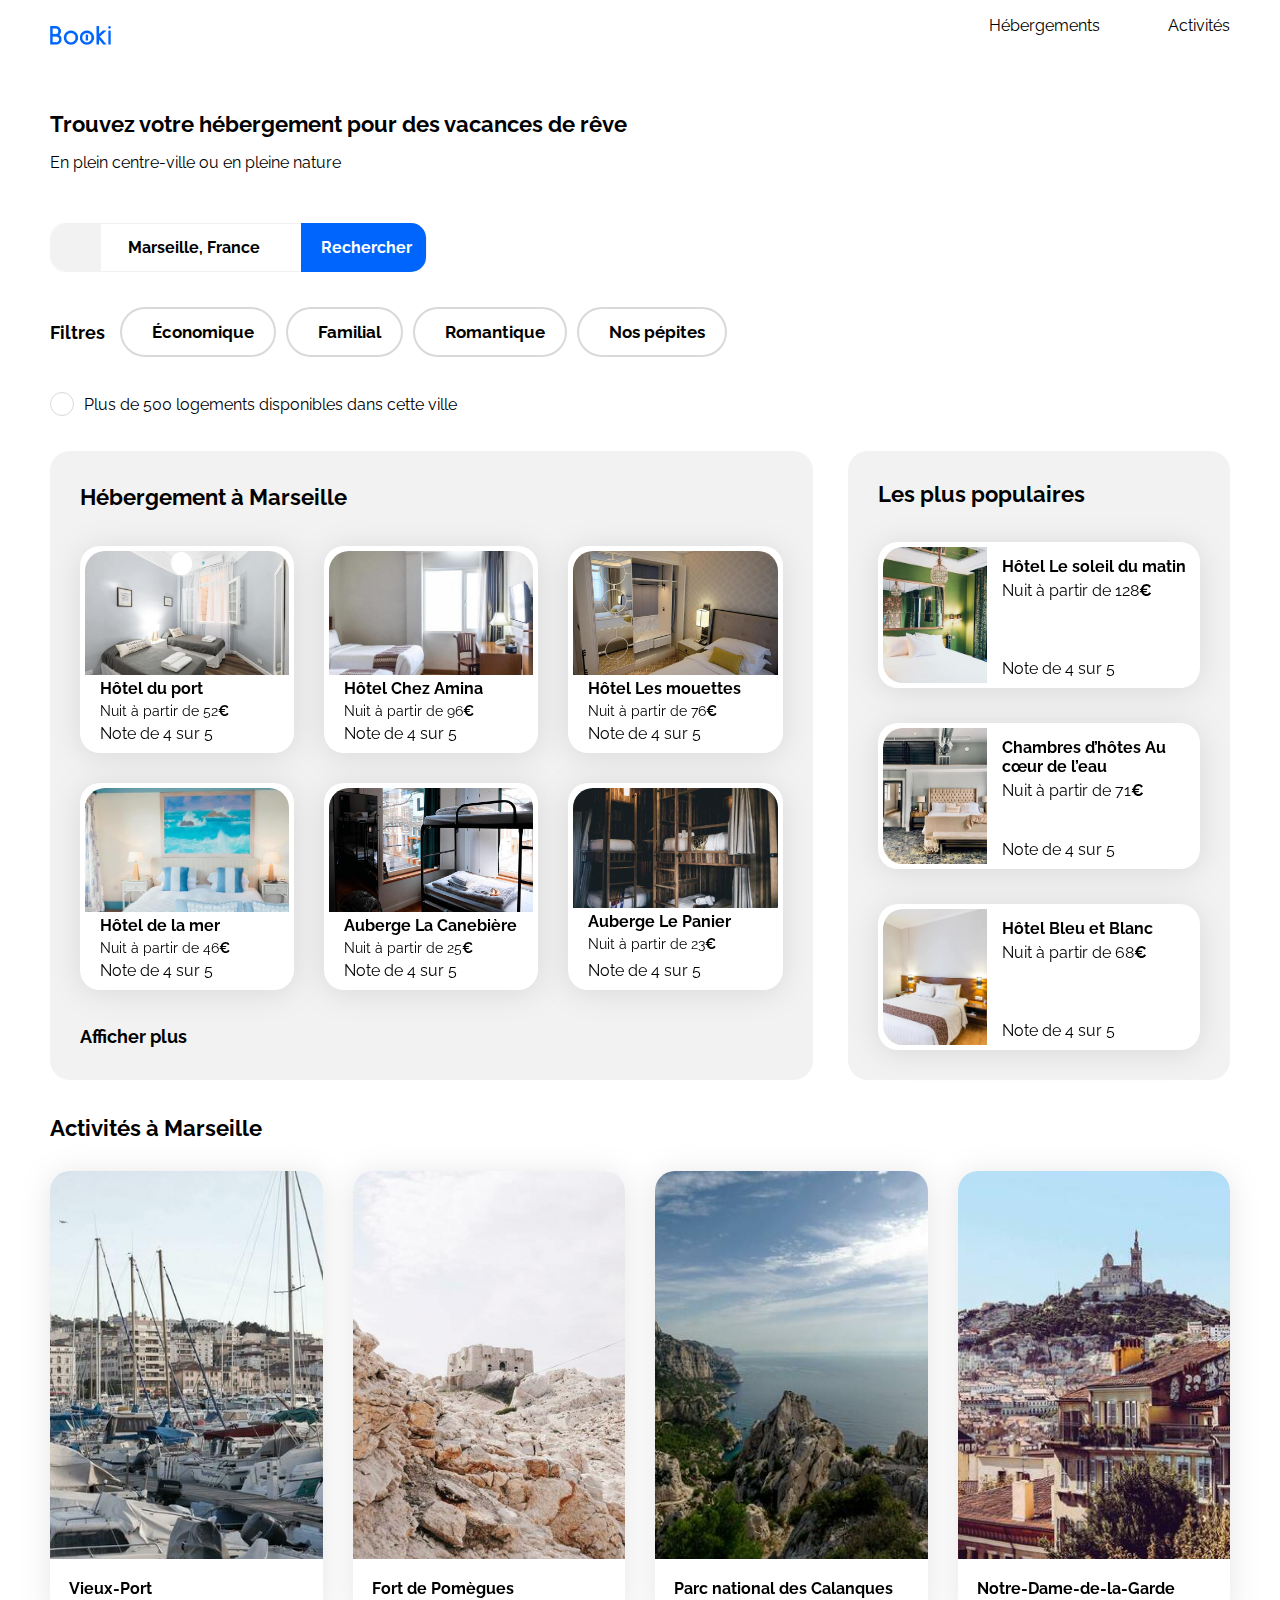
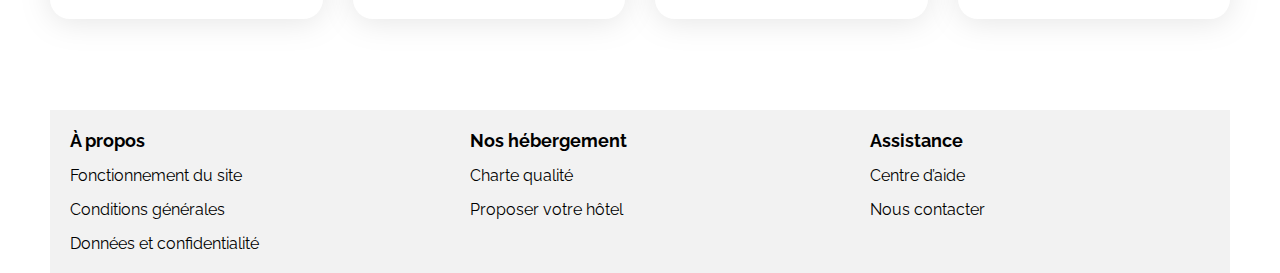
==== commit 317b1603: "Dernier petit fix: V1.2" ====
--- a/index.html
+++ b/index.html
@@ -86,13 +86,13 @@
                                 <img src="./images/hebergements/fred-kleber.jpg"
                                     alt="Image de la chambre d'hôtel montrant un lit"
                                     class="self-center img-cover w-full rounded-t-20">
-                                <div class="card-content pl-15 flex flex-col">
+                                <div class="card-content justify-between pl-15 flex flex-col">
                                     <div class="card-txt">
                                         <h3 class="card-title text-16 mb-5">Hôtel du port</h3>
                                         <p class="card-subtitle text-14 m-0 mb-5">Nuit à partir de 52<span
                                                 class="euro font-bold">€</span></p>
                                     </div>
-                                    <div class="card-rating">
+                                    <div class="card-rating mb-5">
                                         <i class="fa-xs fa-solid fa-star" aria-hidden="true"></i>
                                         <i class="fa-xs fa-solid fa-star" aria-hidden="true"></i>
                                         <i class="fa-xs fa-solid fa-star" aria-hidden="true"></i>
@@ -108,13 +108,13 @@
                                 <img src="./images/hebergements/febrian-zakaria.jpg"
                                     alt="Image de la chambre d'hôtel montrant un lit"
                                     class="self-center img-cover w-full rounded-t-20">
-                                <div class="card-content pl-15 flex flex-col">
+                                <div class="card-content justify-between pl-15 flex flex-col">
                                     <div class="card-txt">
                                         <h3 class="card-title text-16 mb-5">Hôtel Chez Amina</h3>
                                         <p class="card-subtitle text-14 m-0 mb-5">Nuit à partir de 96<span
                                                 class="euro font-bold">€</span></p>
                                     </div>
-                                    <div class="card-rating">
+                                    <div class="card-rating mb-5">
                                         <i class="fa-xs fa-solid fa-star" aria-hidden="true"></i>
                                         <i class="fa-xs fa-solid fa-star" aria-hidden="true"></i>
                                         <i class="fa-xs fa-solid fa-star" aria-hidden="true"></i>
@@ -130,13 +130,13 @@
                                 <img src="./images/hebergements/reisetopia.jpg"
                                     alt="Image de la chambre d'hôtel montrant un lit"
                                     class="self-center img-cover w-full rounded-t-20">
-                                <div class="card-content pl-15 flex flex-col">
+                                <div class="card-content justify-between pl-15 flex flex-col">
                                     <div class="card-txt">
                                         <h3 class="card-title text-16 mb-5">Hôtel Les mouettes</h3>
                                         <p class="card-subtitle text-14 m-0 mb-5">Nuit à partir de 76<span
                                                 class="euro font-bold">€</span></p>
                                     </div>
-                                    <div class="card-rating">
+                                    <div class="card-rating mb-5">
                                         <i class="fa-xs fa-solid fa-star" aria-hidden="true"></i>
                                         <i class="fa-xs fa-solid fa-star" aria-hidden="true"></i>
                                         <i class="fa-xs fa-solid fa-star" aria-hidden="true"></i>
@@ -152,13 +152,13 @@
                                 <img src="./images/hebergements/annie-spratt.jpg"
                                     alt="Image de la chambre d'hôtel montrant un lit"
                                     class="self-center img-cover w-full rounded-t-20">
-                                <div class="card-content pl-15 flex flex-col">
+                                <div class="card-content justify-between pl-15 flex flex-col">
                                     <div class="card-txt">
                                         <h3 class="card-title text-16 mb-5">Hôtel de la mer</h3>
                                         <p class="card-subtitle text-14 m-0 mb-5">Nuit à partir de 46<span
                                                 class="euro font-bold">€</span></p>
                                     </div>
-                                    <div class="card-rating">
+                                    <div class="card-rating mb-5">
                                         <i class="fa-xs fa-solid fa-star" aria-hidden="true"></i>
                                         <i class="fa-xs fa-solid fa-star" aria-hidden="true"></i>
                                         <i class="fa-xs fa-solid fa-star" aria-hidden="true"></i>
@@ -174,13 +174,13 @@
                                 <img src="./images/hebergements/marcus-loke.jpg"
                                     alt="Image de la chambre d'hôtel montrant un lit"
                                     class="self-center img-cover w-full rounded-t-20">
-                                <div class="card-content pl-15 flex flex-col">
+                                <div class="card-content justify-between pl-15 flex flex-col">
                                     <div class="card-txt">
                                         <h3 class="card-title text-16 mb-5">Auberge La Canebière</h3>
                                         <p class="card-subtitle text-14 m-0 mb-5">Nuit à partir de 25<span
                                                 class="euro font-bold">€</span></p>
                                     </div>
-                                    <div class="card-rating">
+                                    <div class="card-rating mb-5">
                                         <i class="fa-xs fa-solid fa-star" aria-hidden="true"></i>
                                         <i class="fa-xs fa-solid fa-star" aria-hidden="true"></i>
                                         <i class="fa-xs fa-solid fa-star" aria-hidden="true"></i>
@@ -196,13 +196,13 @@
                                 <img src="./images/hebergements/nicate-lee.jpg"
                                     alt="Image de la chambre d'hôtel montrant un lit"
                                     class="self-center img-cover w-full rounded-t-20">
-                                <div class="card-content pl-15 flex flex-col">
+                                <div class="card-content justify-between pl-15 flex flex-col">
                                     <div class="card-txt">
                                         <h3 class="card-title text-16 mb-5">Auberge Le Panier</h3>
                                         <p class="card-subtitle text-14 m-0 mb-5">Nuit à partir de 23<span
                                                 class="euro font-bold">€</span></p>
                                     </div>
-                                    <div class="card-rating">
+                                    <div class="card-rating mb-5">
                                         <i class="fa-xs fa-solid fa-star" aria-hidden="true"></i>
                                         <i class="fa-xs fa-solid fa-star" aria-hidden="true"></i>
                                         <i class="fa-xs fa-solid fa-star" aria-hidden="true"></i>
@@ -300,7 +300,7 @@
                                 alt="Image de la chambre d'hôtel montrant un lit"
                                 class="w-full no-border rounded-t-20 img-cover">
                             <div class="card-txt flex items-center">
-                                <h3 class="card-title text-16 mb-5">Vieux-Port</h3>
+                                <h3 class="card-title text-16 m-0">Vieux-Port</h3>
                             </div>
                         </article>
                     </a>
@@ -310,7 +310,7 @@
                                 alt="Image de la chambre d'hôtel montrant un lit"
                                 class="w-full no-border rounded-t-20 img-cover">
                             <div class="card-txt flex items-center">
-                                <h3 class="card-title text-16 mb-5">Fort de Pomègues</h3>
+                                <h3 class="card-title text-16 m-0">Fort de Pomègues</h3>
                             </div>
                         </article>
                     </a>
@@ -320,7 +320,7 @@
                                 alt="Image de la chambre d'hôtel montrant un lit"
                                 class="w-full no-border rounded-t-20 img-cover">
                             <div class="card-txt flex items-center">
-                                <h3 class="card-title text-16 mb-5">Parc national des Calanques</h3>
+                                <h3 class="card-title text-16 m-0">Parc national des Calanques</h3>
                             </div>
                         </article>
                     </a>
@@ -330,7 +330,7 @@
                                 alt="Image de la chambre d'hôtel montrant un lit"
                                 class="w-full no-border rounded-t-20 img-cover">
                             <div class="card-txt flex items-center">
-                                <h3 class="card-title text-16 mb-5">Notre-Dame-de-la-Garde</h3>
+                                <h3 class="card-title text-16 m-0">Notre-Dame-de-la-Garde</h3>
                             </div>
                         </article>
                     </a>
--- a/css/style.css
+++ b/css/style.css
@@ -1,11 +1,3 @@
-/* Variables */
-:root {
-    --main-color: #0065FC;
-    --main-bg-color: #F2F2F2;
-    --filter-bg-color: #DEEBFF;
-    --color-border: #D9D9D9;
-}
-
 /****** Header *******/
 
 /********** Navbar ***********/
@@ -51,7 +43,6 @@
 }
 
 /****** lodgements ***********/
-
 .lodgements a {
     width: calc((100% - 60px) / 3);
 }
@@ -67,7 +58,6 @@
 }
 
 /****** popular ***********/
-
 .popular-cards img {
     height: 136px;
 }
@@ -76,7 +66,6 @@
 }
 
 /****** Activités ***********/
-
 #activities {
     height: 560px;
 }
@@ -88,7 +77,8 @@
 }
 .activities-cards a .card .card-txt {
     height: 13.4%;
-    padding-left: 19px;
+    padding: 0 19px;
+    align-items: center;
 }
 
 /******** Footer ***********/
@@ -97,10 +87,7 @@
 }
 .footer-div {
     width: calc((100%) / 3);
-    padding-bottom: 0;
-}
-
-/* Le code ci-dessous correspond à la version responsive uniquement */
+}
 
 /****** Media queries ***********/
 /* Medium devices (tablets, less/equal than 1024px) */
@@ -127,7 +114,7 @@
         height: 46px;
         width: 100%;
     }
-    .filter-container a {
+    .filter-link {
         font-size: 16px;
     }
     #filters-txt h2 {
@@ -194,7 +181,7 @@
 }
 
 /* Small devices (phones, less than 768px) */
-@media (max-width: 767.98px) {
+@media (max-width: 768px) {
 
     /* ... */
     .main-container {
@@ -254,7 +241,6 @@
         padding-left: 20px;
         padding-right: 20px;
     }
-    #search-input,
     #flex-filters {
         padding: 0 20px 0 20px;
     }
@@ -287,7 +273,7 @@
         margin: 0;
     }
     .filter-container {
-        width: calc((100% - 20px) / 2);
+        width: calc((100% - 15px) / 2);
     }
     .filter-link {
         font-size: 14px;
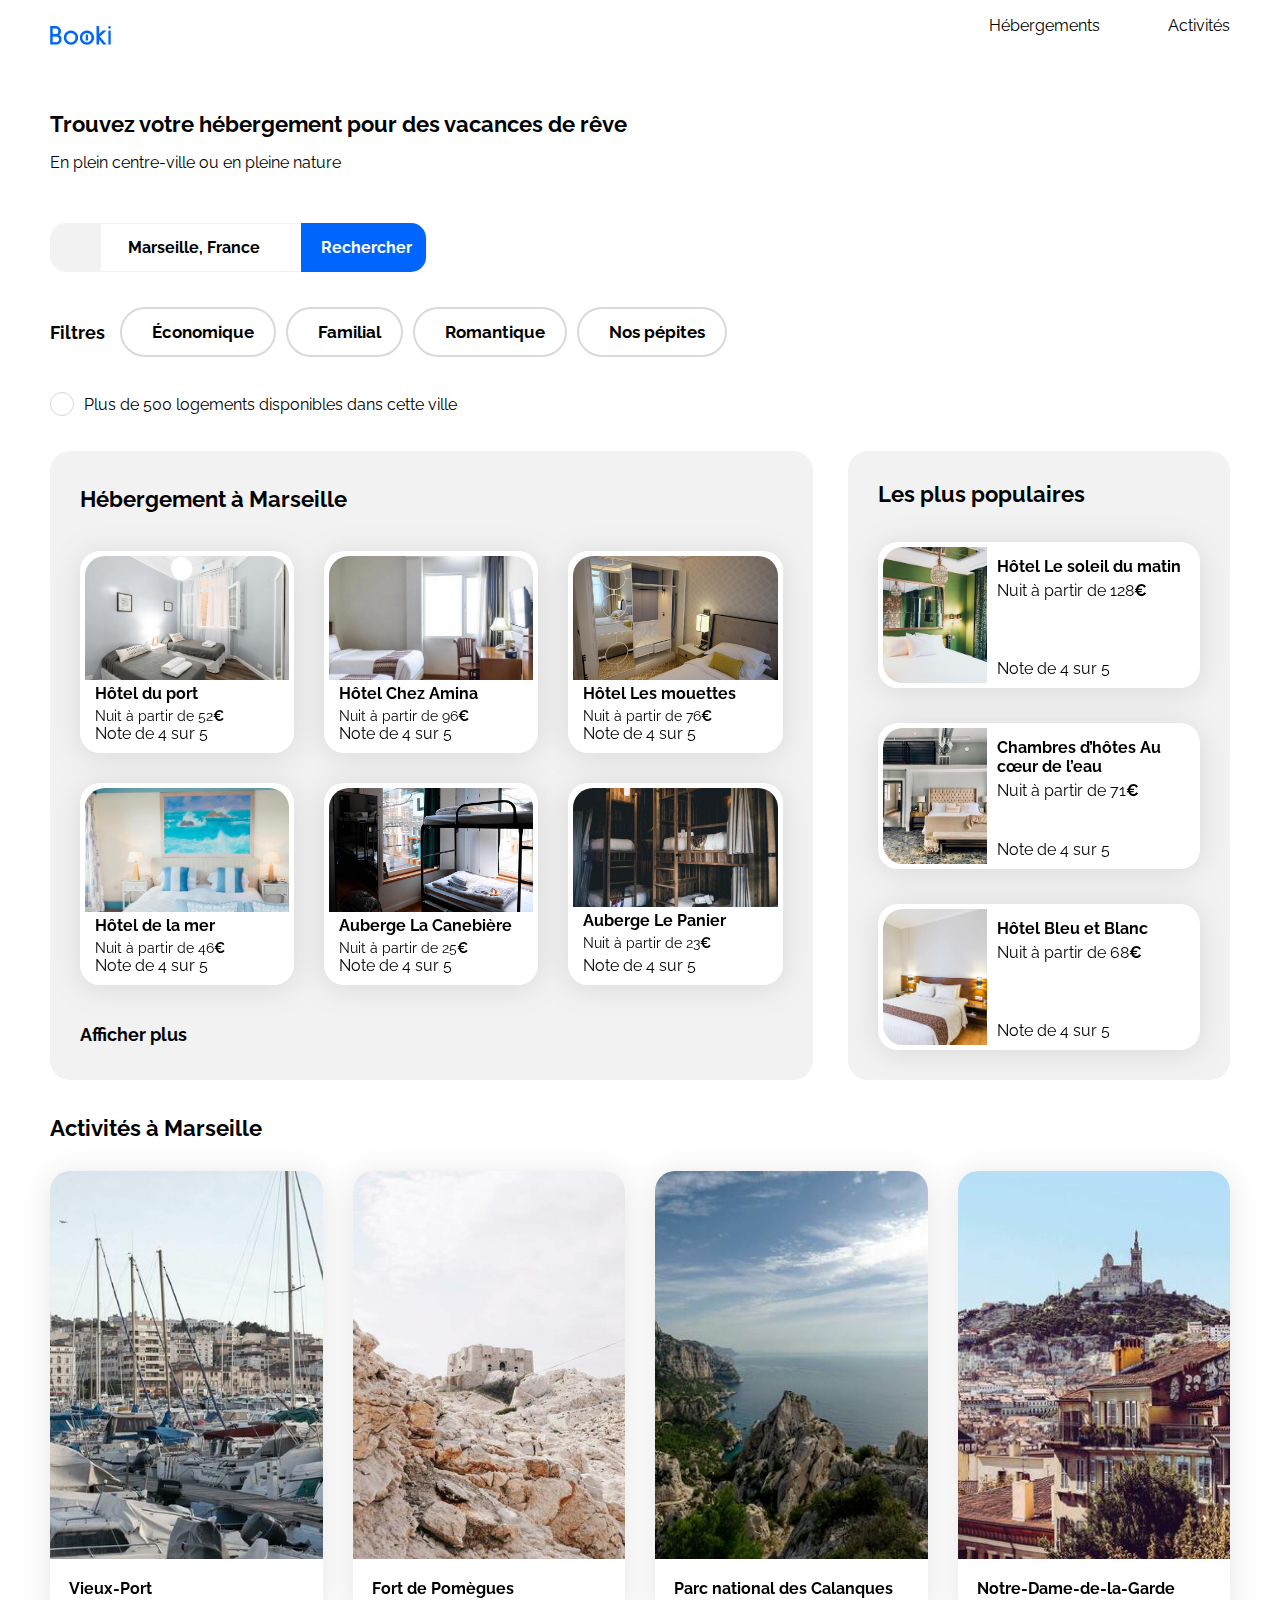
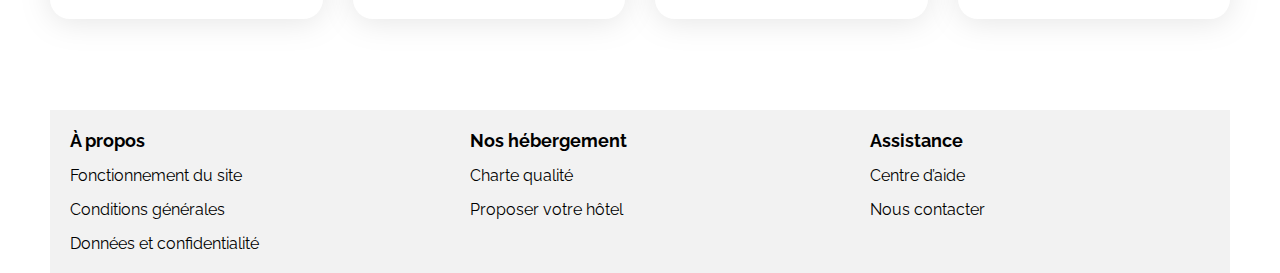
==== commit 062f6808: "V1.2" ====
--- a/index.html
+++ b/index.html
@@ -86,10 +86,10 @@
                                 <img src="./images/hebergements/fred-kleber.jpg"
                                     alt="Image de la chambre d'hôtel montrant un lit"
                                     class="self-center img-cover w-full rounded-t-20">
-                                <div class="card-content justify-between pl-15 flex flex-col">
+                                <div class="card-content justify-between pl-10 flex flex-col">
                                     <div class="card-txt">
                                         <h3 class="card-title text-16 mb-5">Hôtel du port</h3>
-                                        <p class="card-subtitle text-14 m-0 mb-5">Nuit à partir de 52<span
+                                        <p class="card-subtitle text-14 m-0">Nuit à partir de 52<span
                                                 class="euro font-bold">€</span></p>
                                     </div>
                                     <div class="card-rating mb-5">
@@ -108,10 +108,10 @@
                                 <img src="./images/hebergements/febrian-zakaria.jpg"
                                     alt="Image de la chambre d'hôtel montrant un lit"
                                     class="self-center img-cover w-full rounded-t-20">
-                                <div class="card-content justify-between pl-15 flex flex-col">
+                                <div class="card-content justify-between pl-10 flex flex-col">
                                     <div class="card-txt">
                                         <h3 class="card-title text-16 mb-5">Hôtel Chez Amina</h3>
-                                        <p class="card-subtitle text-14 m-0 mb-5">Nuit à partir de 96<span
+                                        <p class="card-subtitle text-14 m-0">Nuit à partir de 96<span
                                                 class="euro font-bold">€</span></p>
                                     </div>
                                     <div class="card-rating mb-5">
@@ -130,10 +130,10 @@
                                 <img src="./images/hebergements/reisetopia.jpg"
                                     alt="Image de la chambre d'hôtel montrant un lit"
                                     class="self-center img-cover w-full rounded-t-20">
-                                <div class="card-content justify-between pl-15 flex flex-col">
+                                <div class="card-content justify-between pl-10 flex flex-col">
                                     <div class="card-txt">
                                         <h3 class="card-title text-16 mb-5">Hôtel Les mouettes</h3>
-                                        <p class="card-subtitle text-14 m-0 mb-5">Nuit à partir de 76<span
+                                        <p class="card-subtitle text-14 m-0">Nuit à partir de 76<span
                                                 class="euro font-bold">€</span></p>
                                     </div>
                                     <div class="card-rating mb-5">
@@ -152,10 +152,10 @@
                                 <img src="./images/hebergements/annie-spratt.jpg"
                                     alt="Image de la chambre d'hôtel montrant un lit"
                                     class="self-center img-cover w-full rounded-t-20">
-                                <div class="card-content justify-between pl-15 flex flex-col">
+                                <div class="card-content justify-between pl-10 flex flex-col">
                                     <div class="card-txt">
                                         <h3 class="card-title text-16 mb-5">Hôtel de la mer</h3>
-                                        <p class="card-subtitle text-14 m-0 mb-5">Nuit à partir de 46<span
+                                        <p class="card-subtitle text-14 m-0">Nuit à partir de 46<span
                                                 class="euro font-bold">€</span></p>
                                     </div>
                                     <div class="card-rating mb-5">
@@ -174,10 +174,10 @@
                                 <img src="./images/hebergements/marcus-loke.jpg"
                                     alt="Image de la chambre d'hôtel montrant un lit"
                                     class="self-center img-cover w-full rounded-t-20">
-                                <div class="card-content justify-between pl-15 flex flex-col">
+                                <div class="card-content justify-between pl-10 flex flex-col">
                                     <div class="card-txt">
                                         <h3 class="card-title text-16 mb-5">Auberge La Canebière</h3>
-                                        <p class="card-subtitle text-14 m-0 mb-5">Nuit à partir de 25<span
+                                        <p class="card-subtitle text-14 m-0">Nuit à partir de 25<span
                                                 class="euro font-bold">€</span></p>
                                     </div>
                                     <div class="card-rating mb-5">
@@ -196,10 +196,10 @@
                                 <img src="./images/hebergements/nicate-lee.jpg"
                                     alt="Image de la chambre d'hôtel montrant un lit"
                                     class="self-center img-cover w-full rounded-t-20">
-                                <div class="card-content justify-between pl-15 flex flex-col">
+                                <div class="card-content justify-between pl-10 flex flex-col">
                                     <div class="card-txt">
                                         <h3 class="card-title text-16 mb-5">Auberge Le Panier</h3>
-                                        <p class="card-subtitle text-14 m-0 mb-5">Nuit à partir de 23<span
+                                        <p class="card-subtitle text-14 m-0">Nuit à partir de 23<span
                                                 class="euro font-bold">€</span></p>
                                     </div>
                                     <div class="card-rating mb-5">
@@ -227,7 +227,7 @@
                                 <img src="./images/hebergements/emile-guillemot.jpg"
                                     alt="Image de la chambre d'hôtel montrant un lit"
                                     class="w-third rounded-l-20 img-cover">
-                                <div class="card-content flex flex-col justify-between w-two-thirds box-sizing pl-15">
+                                <div class="card-content flex flex-col justify-between w-two-thirds box-sizing pl-10">
                                     <div class="card-txt">
                                         <h3 class="card-title text-16 mb-5">Hôtel Le soleil du matin</h3>
                                         <p class="card-subtitle m-0">Nuit à partir de 128<span
@@ -249,7 +249,7 @@
                                 <img src="./images/hebergements/aw-creative.jpg"
                                     alt="Image de la chambre d'hôtel montrant un lit"
                                     class="w-third rounded-l-20 img-cover">
-                                <div class="card-content flex flex-col justify-between w-two-thirds box-sizing pl-15">
+                                <div class="card-content flex flex-col justify-between w-two-thirds box-sizing pl-10">
                                     <div class="card-txt">
                                         <h3 class="card-title text-16 mb-5">Chambres d’hôtes Au cœur de l’eau</h3>
                                         <p class="card-subtitle m-0">Nuit à partir de 71<span
@@ -271,7 +271,7 @@
                                 <img src="./images/hebergements/febrian-zakaria2.jpg"
                                     alt="Image de la chambre d'hôtel montrant un lit"
                                     class="w-third rounded-l-20 img-cover">
-                                <div class="card-content flex flex-col justify-between w-two-thirds box-sizing pl-15">
+                                <div class="card-content flex flex-col justify-between w-two-thirds box-sizing pl-10">
                                     <div class="card-txt">
                                         <h3 class="card-title text-16 mb-5">Hôtel Bleu et Blanc</h3>
                                         <p class="card-subtitle m-0">Nuit à partir de 68<span
--- a/css/utilities.css
+++ b/css/utilities.css
@@ -63,7 +63,7 @@
 .p-20 { padding: 20px; }
 .p-30 { padding: 30px; }
 
-.pl-15 { padding-left: 15px; }
+.pl-10 { padding-left: 10px; }
 .px-20 { padding-left: 20px; padding-right: 20px; }
 .py-15 { padding-top: 15px; padding-bottom: 15px; }
 
